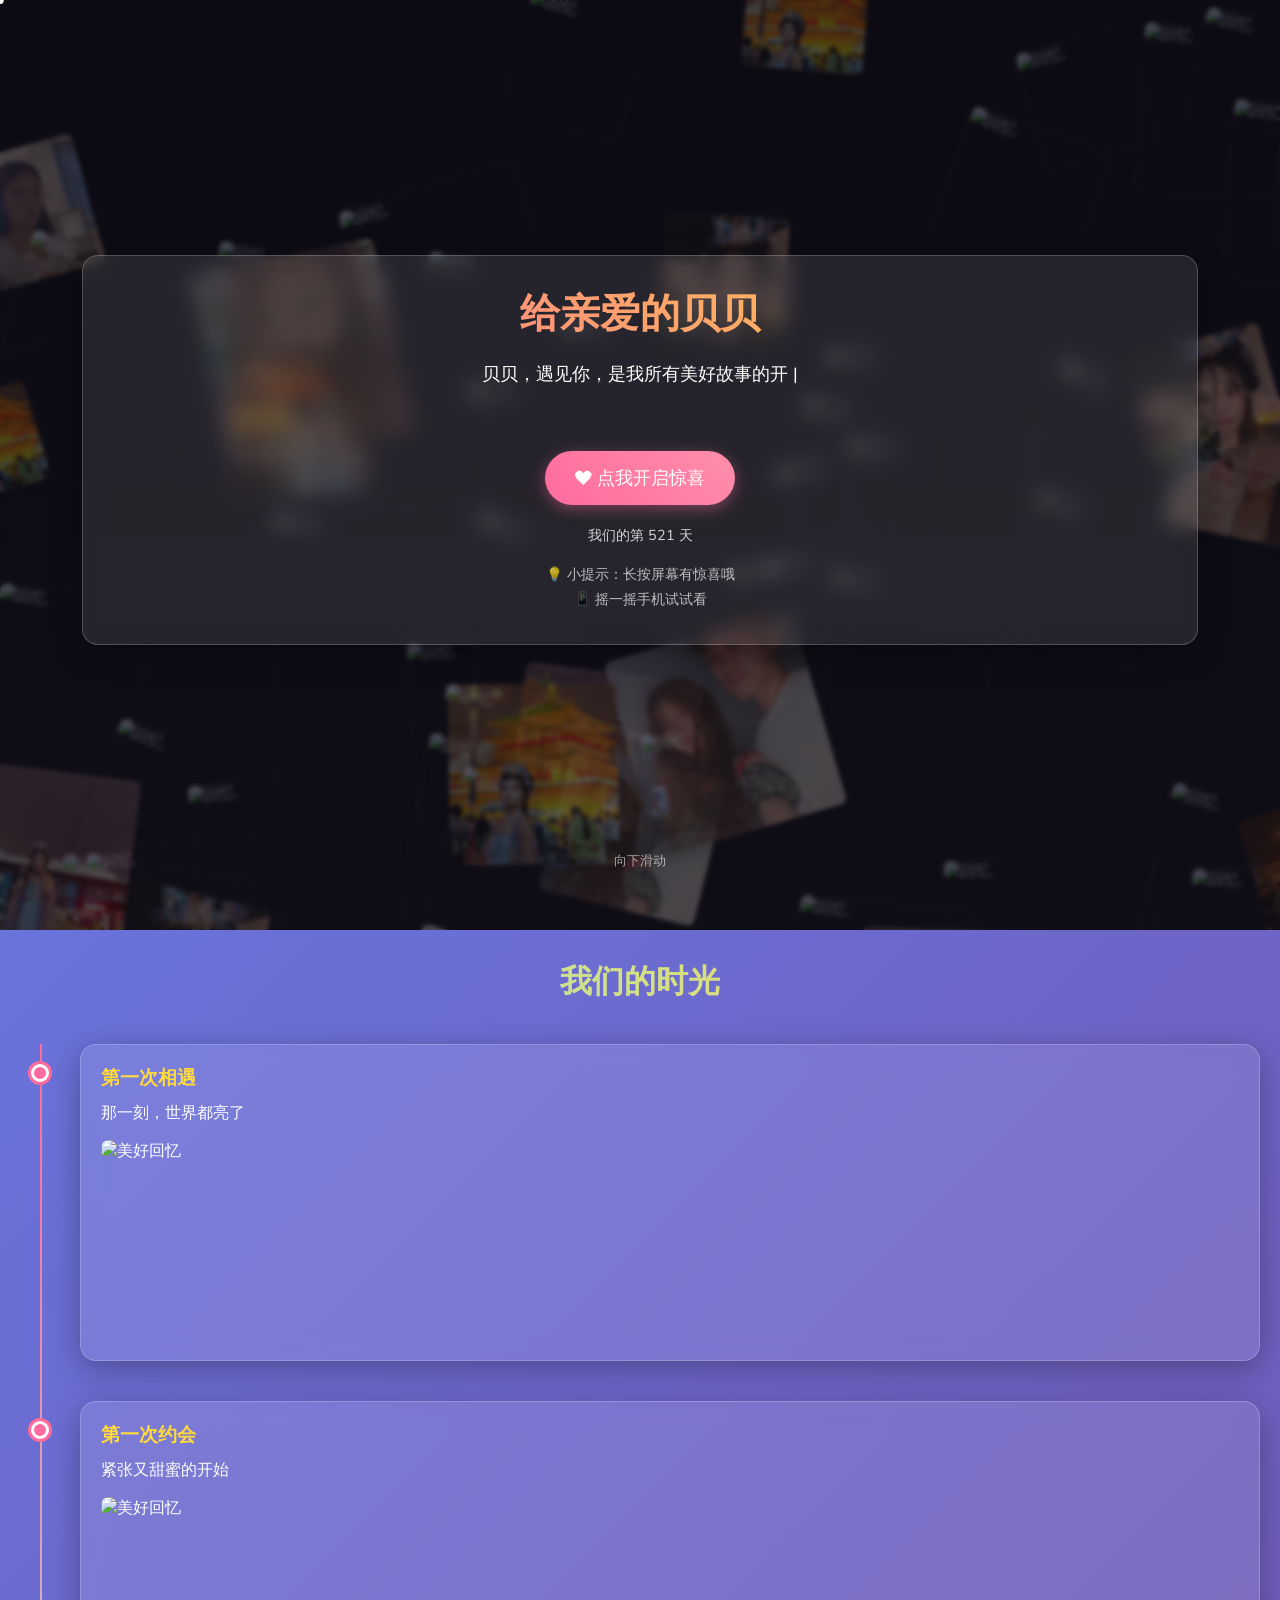
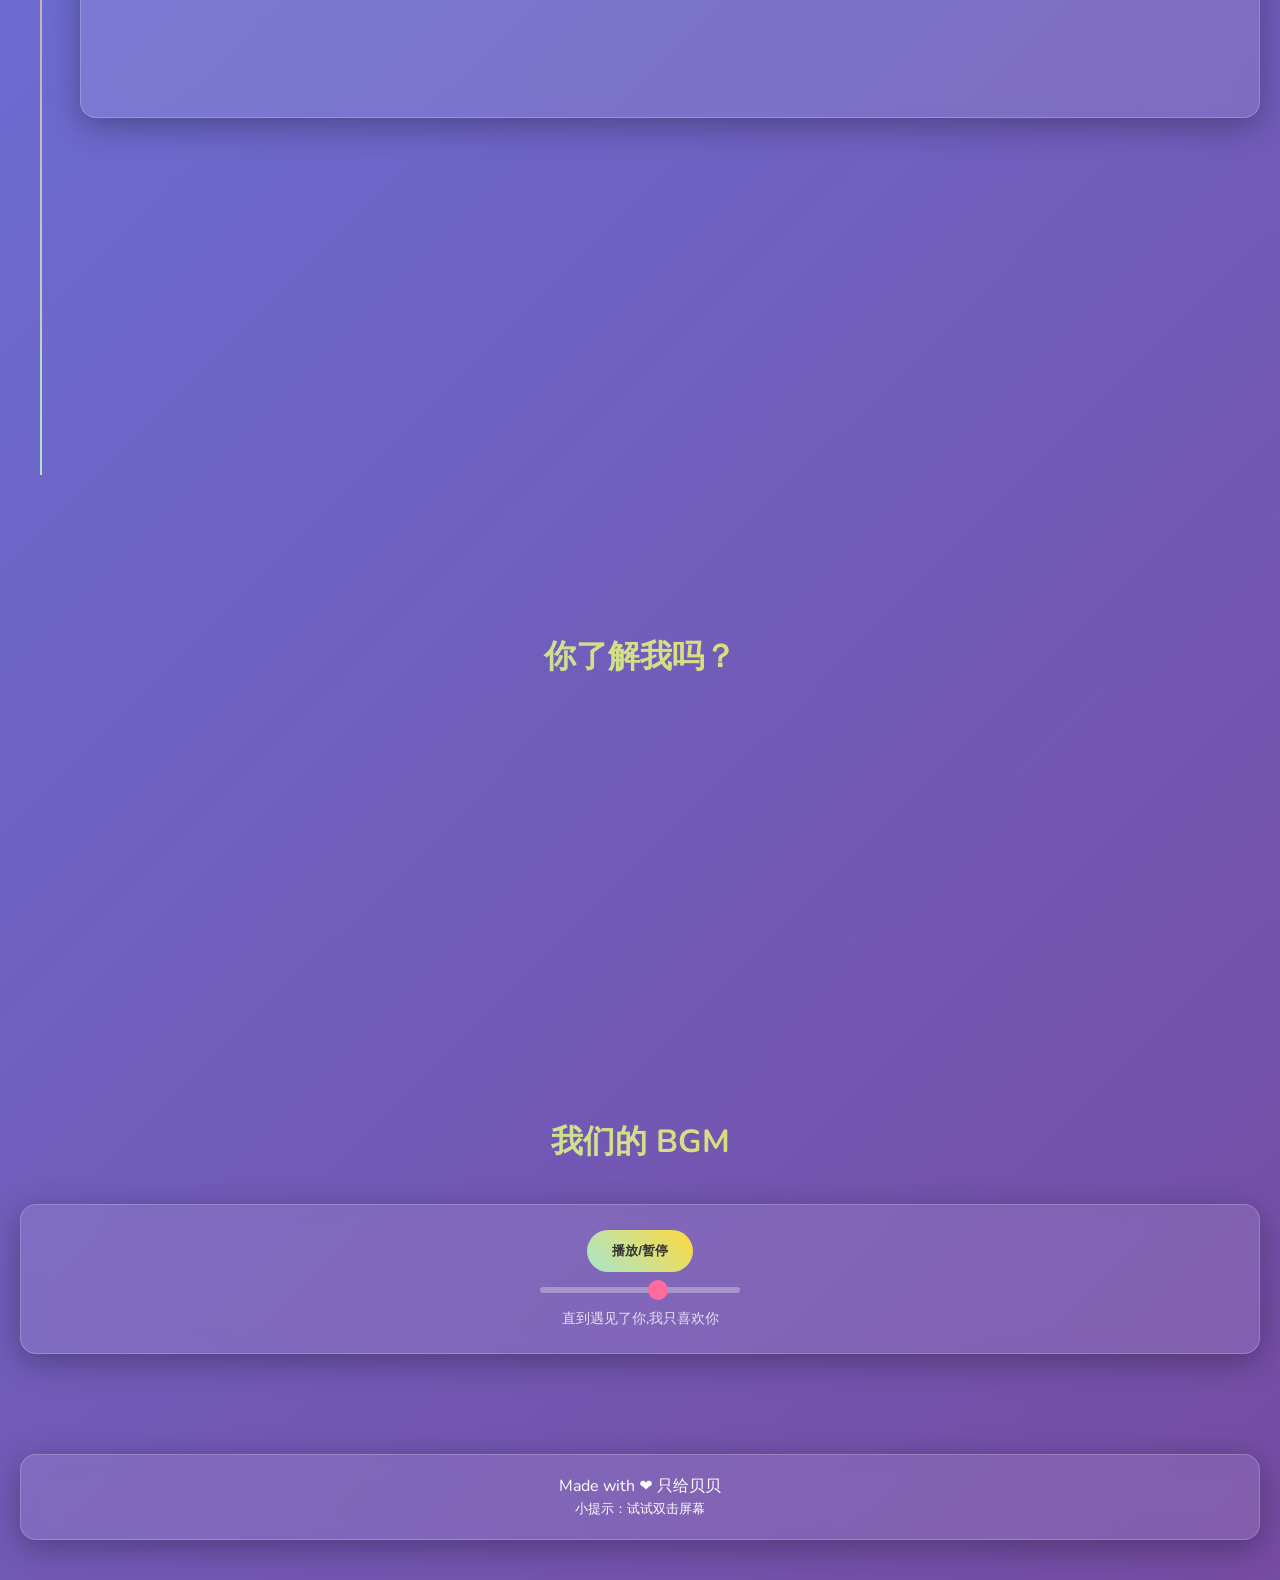
==== mobile.html @ ea9dd006 "Add files via upload" ====
<!DOCTYPE html>
<html lang="zh-CN">
<head>
  <meta charset="UTF-8">
  <meta name="viewport" content="width=device-width, initial-scale=1.0, user-scalable=no">
  <meta name="apple-mobile-web-app-capable" content="yes">
  <meta name="apple-mobile-web-app-status-bar-style" content="black-translucent">
  <meta name="format-detection" content="telephone=no">
  <title>给贝贝的爱 💕</title>
  <link rel="stylesheet" href="mobile-styles.css">
  <link rel="preconnect" href="https://fonts.googleapis.com">
  <link rel="preconnect" href="https://fonts.gstatic.com" crossorigin>
  <link href="https://fonts.googleapis.com/css2?family=Nunito:wght@300;400;600;700&display=swap" rel="stylesheet">
  <link rel="icon" href="data:image/svg+xml,<svg xmlns='http://www.w3.org/2000/svg' viewBox='0 0 100 100'><text y='0.9em' font-size='90'>💖</text></svg>">
</head>
<body>
  <!-- 背景粒子与流星 -->
  <canvas id="bg-canvas" aria-hidden="true"></canvas>

  <!-- 顶部 Hero -->
  <header class="hero" id="top">
    <div class="hero-inner glass">
      <h1 class="brand">
        <span id="yourName">给亲爱的贝贝</span>
      </h1>
      <p class="typewriter">
        <span id="typewriterText" data-lines='["贝贝，遇见你，是我所有美好故事的开始。","贝贝，今天，想把心里的话，慢慢说给你听。","贝贝，愿以后每一天，都有你。"]'></span>
        <span class="cursor">|</span>
      </p>
      <div class="cta">
        <button id="loveButton" class="btn-heart" aria-label="点击有惊喜">
          <span class="heart">❤</span>
          <span> 点我开启惊喜</span>
        </button>
      </div>
      <div class="meta">
        <span id="anniversary" title="纪念日">我们的第 <span id="daysCounter">0</span> 天</span>
      </div>
      <div class="mobile-hint">
        <p>💡 小提示：长按屏幕有惊喜哦</p>
        <p>📱 摇一摇手机试试看</p>
      </div>
    </div>
    <div class="scroll-hint">向下滑动</div>
  </header>

  <!-- 甜蜜弹窗 -->
  <dialog id="sweetDialog" class="sweet">
    <form method="dialog">
      <h3>给贝贝的一封小情书</h3>
      <p id="loveNote">贝贝，从遇见你开始，星星也有了归宿。</p>
      <menu>
        <button value="close" class="btn">收下</button>
      </menu>
    </form>
  </dialog>

  <!-- 记忆时间线 -->
  <section id="timeline" class="section">
    <h2 class="section-title">我们的时光</h2>
    <div class="timeline">
      <div class="tl-item reveal">
        <div class="tl-marker"></div>
        <div class="tl-content glass">
          <h4>第一次相遇</h4>
          <p>那一刻，世界都亮了</p>
          <img src="assets/memory1.jpg" alt="美好回忆" loading="lazy" />
        </div>
      </div>
      <div class="tl-item reveal">
        <div class="tl-marker"></div>
        <div class="tl-content glass">
          <h4>第一次约会</h4>
          <p>紧张又甜蜜的开始</p>
          <img src="assets/memory2.jpg" alt="美好回忆" loading="lazy" />
        </div>
      </div>
      <div class="tl-item reveal">
        <div class="tl-marker"></div>
        <div class="tl-content glass">
          <h4>在一起</h4>
          <p>从此，每一天都是情人节</p>
          <img src="assets/memory3.jpg" alt="美好回忆" loading="lazy" />
        </div>
      </div>
    </div>
  </section>

  <!-- 互动游戏 -->
  <section id="quiz" class="section">
    <h2 class="section-title">你了解我吗？</h2>
    <div class="quiz glass reveal">
      <p class="question">我最喜欢和你一起做什么？</p>
      <div class="options">
        <button class="opt" data-correct="true">A. 一起看电影</button>
        <button class="opt" data-correct="false">B. 逛街购物</button>
        <button class="opt" data-correct="false">C. 烧烤</button>
      </div>
      <div id="quizResult" class="result" aria-live="polite"></div>
    </div>
  </section>

  <!-- 隐藏彩蛋 -->
  <section id="easter" class="section hidden">
    <h2 class="section-title">隐藏的小惊喜</h2>
    <div class="easter glass">
      <p>被贝贝发现啦！给最厉害的贝贝，解锁一枚超大爱心！</p>
      <button id="megaHeart" class="btn-heart big">❤</button>
    </div>
  </section>

  <!-- 音乐播放器 -->
  <section id="music" class="section">
    <h2 class="section-title">我们的 BGM</h2>
    <div class="player glass">
      <audio id="audio" src="assets\陈柯宇 - 直到遇见了你,我只喜欢你.mp3" preload="auto" autoplay loop></audio>
      <div class="controls">
        <button id="play" class="btn">播放/暂停</button>
        <input id="volume" type="range" min="0" max="1" step="0.01" value="0.6" aria-label="音量" />
        <span id="trackName">直到遇见了你,我只喜欢你</span>
      </div>
    </div>
  </section>

  <!-- 页脚 -->
  <footer class="footer">
    <div class="glass">
      <p>Made with ❤ 只给贝贝</p>
      <small>小提示：试试双击屏幕</small>
    </div>
  </footer>

  <!-- 轻量弹窗与灯箱容器 -->
  <dialog id="lightbox" class="lightbox"><img alt="预览" id="lightboxImg" /><form method="dialog"><button class="btn">关闭</button></form></dialog>

  <script src="mobile-app.js"></script>
</body>
</html>
---- mobile-styles.css ----
/* 移动端专用样式 */
:root {
  --primary: #ff6b9d;
  --secondary: #a8e6cf;
  --accent: #ffd93d;
  --bg: linear-gradient(135deg, #667eea 0%, #764ba2 100%);
  --text: #ffffff;
  --glass: rgba(255, 255, 255, 0.1);
  --shadow: rgba(0, 0, 0, 0.3);
}

* {
  margin: 0;
  padding: 0;
  box-sizing: border-box;
}

html {
  scroll-behavior: smooth;
  -webkit-text-size-adjust: 100%;
}

body {
  min-height: 100vh;
  color: var(--text);
  font-family: "Nunito", system-ui, -apple-system, Segoe UI, Roboto, Arial, sans-serif;
  background: var(--bg);
  overflow-x: hidden;
  position: relative;
  -webkit-overflow-scrolling: touch;
  touch-action: manipulation;
}

/* 照片墙背景 - 移动端优化 */
.photo-wall {
  position: fixed;
  inset: -30px;
  z-index: -2;
  overflow: hidden;
  background: linear-gradient(180deg, #0b0a12 0%, #120f1a 100%);
}

.photo-wall::before {
  content: "";
  position: absolute;
  inset: 0;
  background: rgba(14, 12, 21, 0.6);
  backdrop-filter: blur(2px);
  z-index: 1;
}

.photo-item {
  position: absolute;
  border-radius: 8px;
  overflow: hidden;
  box-shadow: 0 4px 12px rgba(0, 0, 0, 0.4);
  opacity: 0.7;
  border: 1px solid rgba(255, 255, 255, 0.1);
  will-change: opacity;
  backface-visibility: hidden;
  contain: layout style paint;
}

.photo-item img {
  width: 100%;
  height: 100%;
  object-fit: cover;
  filter: blur(0.5px) brightness(0.9) saturate(1.3);
  transform: translateZ(0);
}

/* 移动端动画优化 */
.fade-in-photo {
  animation: fadeInPhoto 2s ease-out forwards, photoFlicker 8s ease-in-out infinite;
}

@keyframes fadeInPhoto {
  0% {
    opacity: 0;
    transform: rotate(var(--rotation)) scale(0.9);
  }
  100% {
    opacity: 0.7;
    transform: rotate(var(--rotation)) scale(1);
  }
}

@keyframes photoFlicker {
  0%, 100% {
    opacity: 0.7;
  }
  50% {
    opacity: 0.5;
  }
}

/* 照片轮换动画 */
.photo-item.rotating-out {
  animation: rotateOut 0.6s ease-out forwards;
}

.photo-item.rotating-in {
  animation: rotateIn 1s ease-in forwards;
}

@keyframes rotateOut {
  0% {
    opacity: 0.7;
    transform: rotate(var(--rotation)) scale(1) translateZ(0);
  }
  100% {
    opacity: 0;
    transform: rotate(calc(var(--rotation) + 10deg)) scale(0.9) translateZ(0);
  }
}

@keyframes rotateIn {
  0% {
    opacity: 0;
    transform: rotate(calc(var(--rotation) - 10deg)) scale(1.1) translateZ(0);
  }
  100% {
    opacity: 0.7;
    transform: rotate(var(--rotation)) scale(1) translateZ(0);
  }
}

/* Background canvas */
#bg-canvas {
  position: fixed;
  inset: 0;
  width: 100%;
  height: 100%;
  z-index: -1;
}

/* Glass utility */
.glass {
  background: var(--glass);
  backdrop-filter: blur(10px);
  border: 1px solid rgba(255, 255, 255, 0.2);
  border-radius: 16px;
  box-shadow: 0 8px 32px var(--shadow);
}

/* Hero Section - 移动端优化 */
.hero {
  min-height: 100vh;
  display: flex;
  flex-direction: column;
  align-items: center;
  justify-content: center;
  text-align: center;
  padding: 20px;
  position: relative;
}

.hero-inner {
  padding: 30px 20px;
  max-width: 90%;
  width: 100%;
}

.brand {
  font-size: 2.5rem;
  font-weight: 700;
  margin-bottom: 20px;
  background: linear-gradient(45deg, var(--primary), var(--accent));
  -webkit-background-clip: text;
  -webkit-text-fill-color: transparent;
  background-clip: text;
}

.typewriter {
  font-size: 1.1rem;
  margin-bottom: 30px;
  min-height: 60px;
  line-height: 1.5;
}

.cursor {
  animation: blink 1s infinite;
}

@keyframes blink {
  0%, 50% { opacity: 1; }
  51%, 100% { opacity: 0; }
}

.cta {
  margin-bottom: 20px;
}

.btn-heart {
  background: linear-gradient(45deg, var(--primary), #ff8fab);
  border: none;
  border-radius: 50px;
  padding: 15px 30px;
  font-size: 1.1rem;
  color: white;
  cursor: pointer;
  transition: all 0.3s ease;
  box-shadow: 0 4px 15px rgba(255, 107, 157, 0.4);
  touch-action: manipulation;
}

.btn-heart:hover, .btn-heart:active {
  transform: translateY(-2px);
  box-shadow: 0 6px 20px rgba(255, 107, 157, 0.6);
}

.btn-heart .heart {
  display: inline-block;
  animation: heartbeat 1.5s ease-in-out infinite;
}

@keyframes heartbeat {
  0%, 100% { transform: scale(1); }
  50% { transform: scale(1.1); }
}

.meta {
  font-size: 0.9rem;
  opacity: 0.8;
  margin-bottom: 20px;
}

.mobile-hint {
  margin-top: 20px;
  font-size: 0.85rem;
  opacity: 0.7;
  line-height: 1.4;
}

.mobile-hint p {
  margin-bottom: 5px;
}

.scroll-hint {
  position: absolute;
  bottom: 30px;
  left: 50%;
  transform: translateX(-50%);
  font-size: 0.8rem;
  opacity: 0.6;
  animation: bounce 2s infinite;
}

@keyframes bounce {
  0%, 20%, 50%, 80%, 100% { transform: translateX(-50%) translateY(0); }
  40% { transform: translateX(-50%) translateY(-10px); }
  60% { transform: translateX(-50%) translateY(-5px); }
}

/* Section styling */
.section {
  padding: 60px 20px;
  max-width: 100%;
}

.section-title {
  text-align: center;
  font-size: 2rem;
  margin-bottom: 40px;
  background: linear-gradient(45deg, var(--secondary), var(--accent));
  -webkit-background-clip: text;
  -webkit-text-fill-color: transparent;
  background-clip: text;
}

/* Timeline - 移动端优化 */
.timeline {
  position: relative;
  max-width: 100%;
}

.timeline::before {
  content: '';
  position: absolute;
  left: 20px;
  top: 0;
  bottom: 0;
  width: 2px;
  background: linear-gradient(to bottom, var(--primary), var(--secondary));
}

.tl-item {
  position: relative;
  margin-bottom: 40px;
  padding-left: 60px;
}

.tl-marker {
  position: absolute;
  left: 11px;
  top: 20px;
  width: 18px;
  height: 18px;
  background: var(--primary);
  border-radius: 50%;
  border: 3px solid white;
  box-shadow: 0 0 0 3px var(--primary);
}

.tl-content {
  padding: 20px;
}

.tl-content h4 {
  font-size: 1.2rem;
  margin-bottom: 10px;
  color: var(--accent);
}

.tl-content p {
  margin-bottom: 15px;
  line-height: 1.5;
}

.tl-item img {
  width: 100%;
  height: auto;
  aspect-ratio: 4/3;
  max-height: 200px;
  object-fit: cover;
  object-position: 50% 35%;
  border-radius: 8px;
  display: block;
}

/* Quiz section */
.quiz {
  padding: 30px 20px;
  text-align: center;
}

.question {
  font-size: 1.1rem;
  margin-bottom: 20px;
  font-weight: 600;
}

.options {
  display: flex;
  flex-direction: column;
  gap: 10px;
  margin-bottom: 20px;
}

.opt {
  background: rgba(255, 255, 255, 0.1);
  border: 1px solid rgba(255, 255, 255, 0.3);
  border-radius: 25px;
  padding: 12px 20px;
  color: white;
  cursor: pointer;
  transition: all 0.3s ease;
  font-size: 0.9rem;
  touch-action: manipulation;
}

.opt:hover, .opt:active {
  background: rgba(255, 255, 255, 0.2);
  transform: translateY(-1px);
}

.opt.correct {
  background: linear-gradient(45deg, var(--secondary), #90ee90);
  color: #333;
}

.opt.wrong {
  background: linear-gradient(45度, #ff6b6b, #ff8e8e);
}

.result {
  font-weight: 600;
  margin-top: 15px;
}

/* Easter egg */
.easter {
  padding: 30px 20px;
  text-align: center;
}

.btn-heart.big {
  font-size: 3rem;
  padding: 20px;
  border-radius: 50%;
  width: 100px;
  height: 100px;
}

/* Music player */
.player {
  padding: 25px 20px;
  text-align: center;
}

.controls {
  display: flex;
  flex-direction: column;
  align-items: center;
  gap: 15px;
}

.btn {
  background: linear-gradient(45deg, var(--secondary), var(--accent));
  border: none;
  border-radius: 25px;
  padding: 12px 25px;
  color: #333;
  cursor: pointer;
  font-weight: 600;
  transition: all 0.3s ease;
  touch-action: manipulation;
}

.btn:hover, .btn:active {
  transform: translateY(-2px);
  box-shadow: 0 4px 15px rgba(168, 230, 207, 0.4);
}

#volume {
  width: 80%;
  max-width: 200px;
}

#trackName {
  font-size: 0.9rem;
  opacity: 0.8;
}

/* Footer */
.footer {
  padding: 40px 20px;
  text-align: center;
}

.footer .glass {
  padding: 20px;
}

/* Dialog styling */
.sweet {
  border: none;
  border-radius: 20px;
  background: var(--glass);
  backdrop-filter: blur(20px);
  color: white;
  padding: 0;
  max-width: 90%;
  width: 300px;
}

.sweet form {
  padding: 30px 25px;
  text-align: center;
}

.sweet h3 {
  margin-bottom: 15px;
  color: var(--accent);
}

.sweet p {
  margin-bottom: 20px;
  line-height: 1.5;
}

.sweet menu {
  margin: 0;
  padding: 0;
}

.lightbox {
  border: none;
  background: rgba(0, 0, 0, 0.9);
  padding: 20px;
  border-radius: 10px;
  max-width: 95%;
  max-height: 95%;
}

.lightbox img {
  max-width: 100%;
  max-height: 70vh;
  object-fit: contain;
}

/* Reveal animation */
.reveal {
  opacity: 0;
  transform: translateY(30px);
  transition: all 0.6s ease;
}

.reveal.visible {
  opacity: 1;
  transform: translateY(0);
}

/* Hidden utility */
.hidden {
  display: none !important;
}

/* 移动端特效 */
.floating-heart {
  position: fixed;
  pointer-events: none;
  z-index: 1000;
  animation: floatUp 6s linear forwards;
}

@keyframes floatUp {
  0% {
    opacity: 1;
    transform: translateY(0) rotate(0deg);
  }
  100% {
    opacity: 0;
    transform: translateY(-100vh) rotate(360deg);
  }
}

.touch-trail {
  position: fixed;
  pointer-events: none;
  z-index: 999;
  width: 20px;
  height: 20px;
  background: radial-gradient(circle, var(--primary), transparent);
  border-radius: 50%;
  animation: touchFade 0.8s ease-out forwards;
}

@keyframes touchFade {
  0% {
    opacity: 0.8;
    transform: scale(0.5);
  }
  100% {
    opacity: 0;
    transform: scale(2);
  }
}

.firework-particle {
  position: fixed;
  pointer-events: none;
  z-index: 1000;
  width: 4px;
  height: 4px;
  border-radius: 50%;
}

.secret-message {
  position: fixed;
  top: 50%;
  left: 50%;
  transform: translate(-50%, -50%);
  background: linear-gradient(45deg, var(--primary), var(--accent));
  color: white;
  padding: 20px 30px;
  border-radius: 20px;
  font-size: 1.2rem;
  font-weight: 600;
  z-index: 10000;
  box-shadow: 0 10px 30px rgba(0, 0, 0, 0.3);
  animation: secretPop 3s ease-in-out forwards;
}

@keyframes secretPop {
  0% {
    opacity: 0;
    transform: translate(-50%, -50%) scale(0.5);
  }
  10%, 90% {
    opacity: 1;
    transform: translate(-50%, -50%) scale(1);
  }
  100% {
    opacity: 0;
    transform: translate(-50%, -50%) scale(0.5);
  }
}

/* 触摸优化 */
button, .opt {
  -webkit-tap-highlight-color: transparent;
  user-select: none;
}

/* 防止缩放 */
input[type="range"] {
  -webkit-appearance: none;
  appearance: none;
  background: rgba(255, 255, 255, 0.3);
  border-radius: 10px;
  height: 6px;
  outline: none;
}

input[type="range"]::-webkit-slider-thumb {
  -webkit-appearance: none;
  appearance: none;
  width: 20px;
  height: 20px;
  border-radius: 50%;
  background: var(--primary);
  cursor: pointer;
}

input[type="range"]::-moz-range-thumb {
  width: 20px;
  height: 20px;
  border-radius: 50%;
  background: var(--primary);
  cursor: pointer;
  border: none;
}
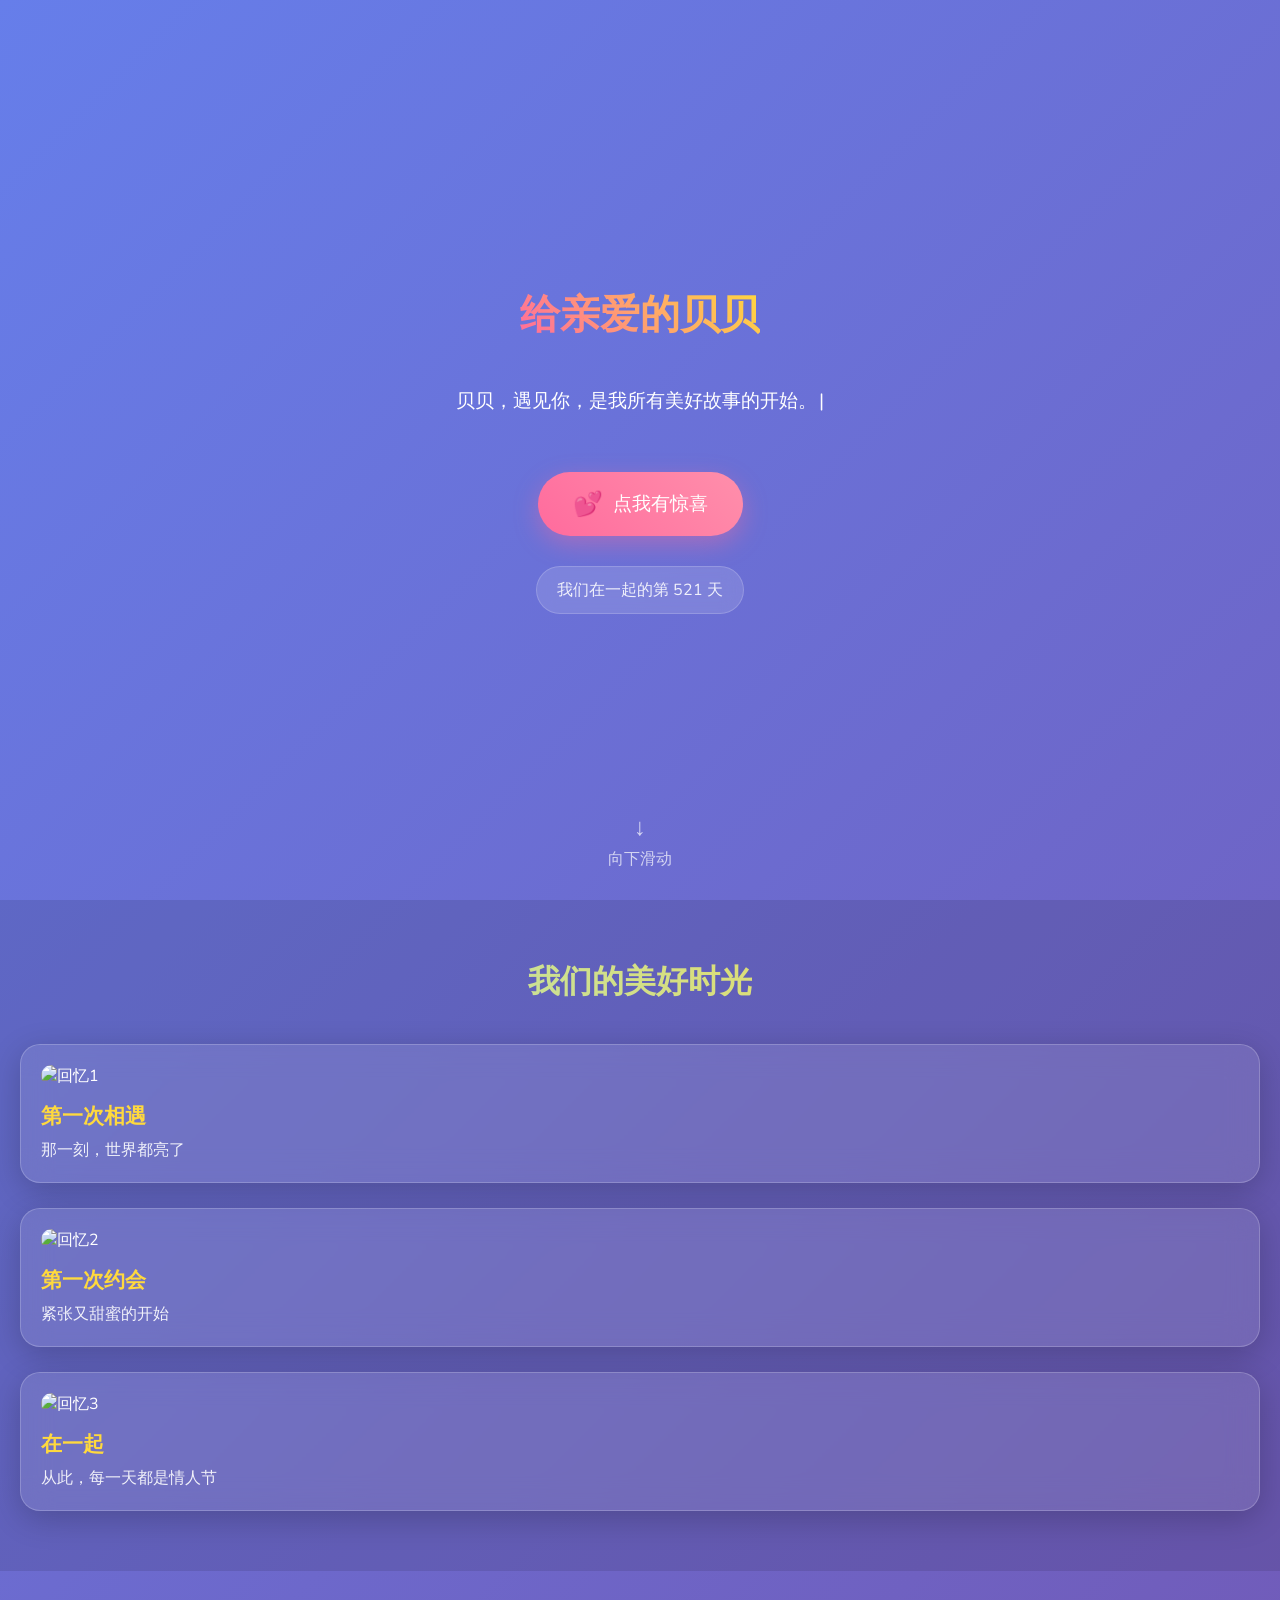
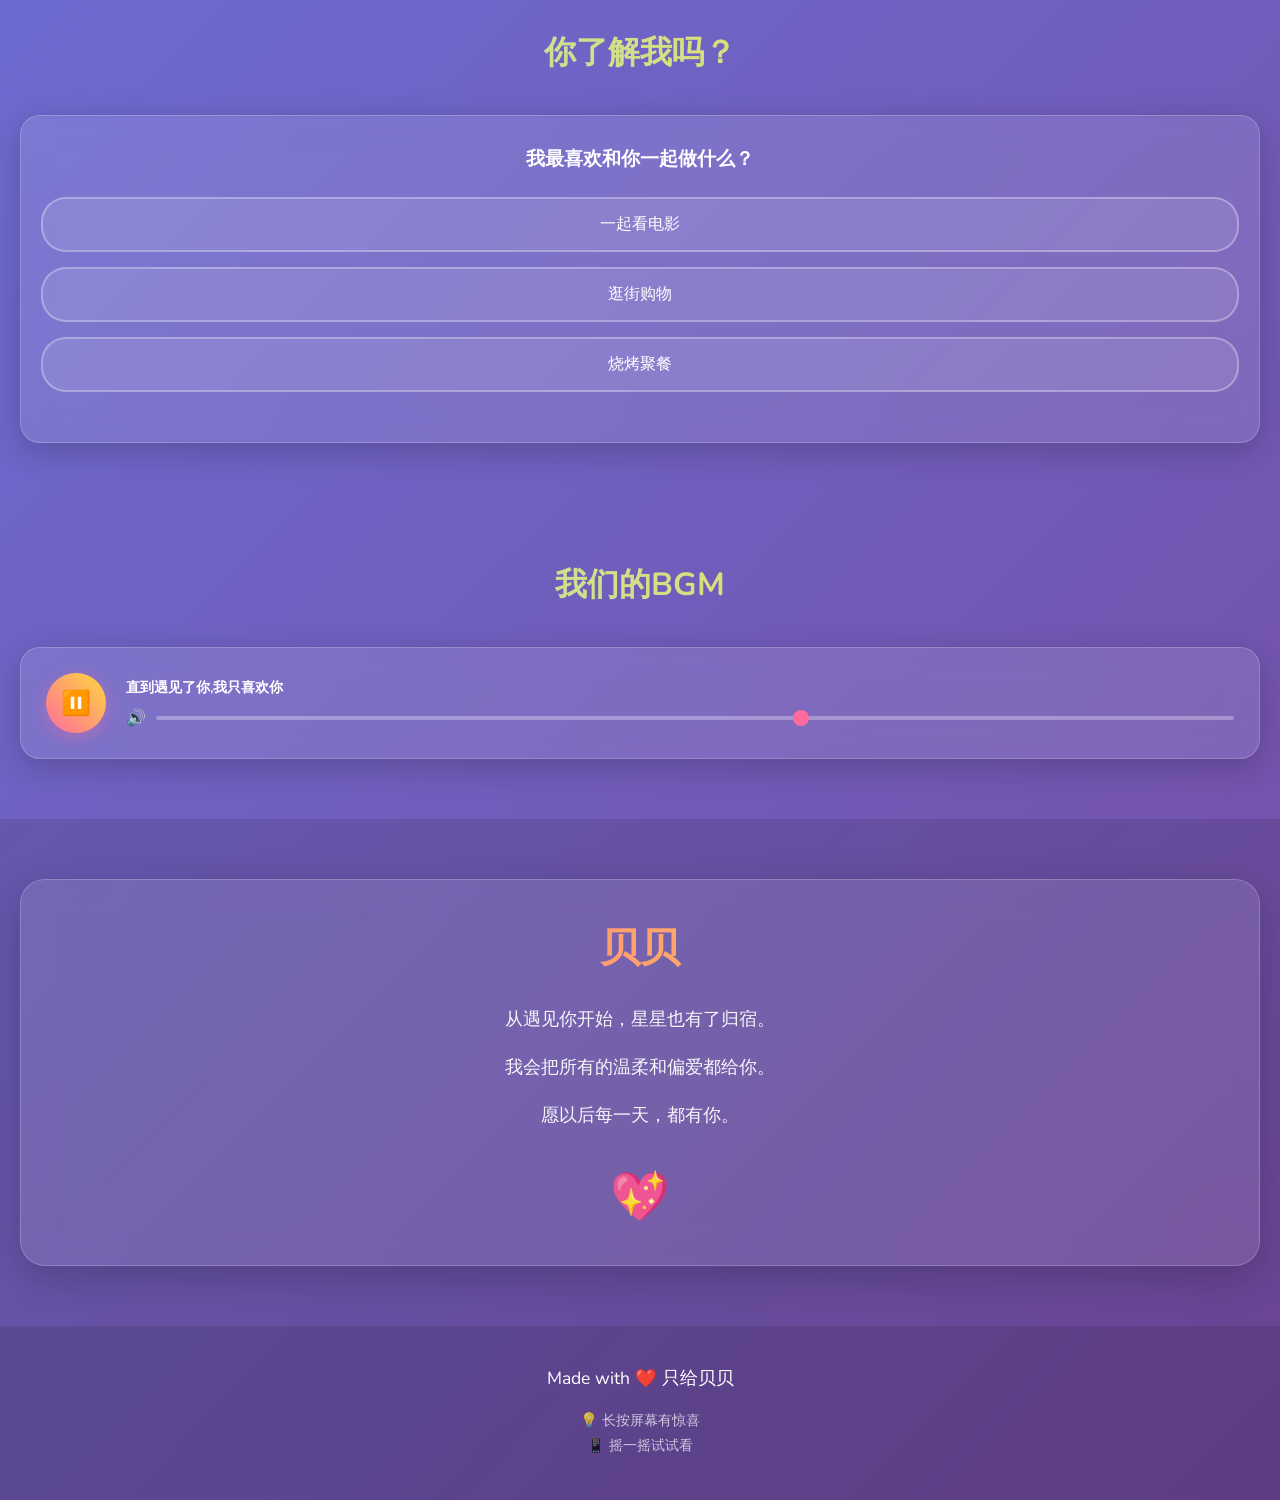
==== commit 0128d704: "Modify viewport meta tag for scaling Updated viewport meta tag to restrict maximum scale." ====
--- a/mobile.html
+++ b/mobile.html
@@ -2,7 +2,7 @@
 <html lang="zh-CN">
 <head>
   <meta charset="UTF-8">
-  <meta name="viewport" content="width=device-width, initial-scale=1.0, user-scalable=no">
+  <meta name="viewport" content="width=device-width, initial-scale=1.0, maximum-scale=1.0, user-scalable=no">
   <meta name="apple-mobile-web-app-capable" content="yes">
   <meta name="apple-mobile-web-app-status-bar-style" content="black-translucent">
   <meta name="format-detection" content="telephone=no">
@@ -14,124 +14,124 @@
   <link rel="icon" href="data:image/svg+xml,<svg xmlns='http://www.w3.org/2000/svg' viewBox='0 0 100 100'><text y='0.9em' font-size='90'>💖</text></svg>">
 </head>
 <body>
-  <!-- 背景粒子与流星 -->
-  <canvas id="bg-canvas" aria-hidden="true"></canvas>
-
-  <!-- 顶部 Hero -->
-  <header class="hero" id="top">
-    <div class="hero-inner glass">
-      <h1 class="brand">
-        <span id="yourName">给亲爱的贝贝</span>
-      </h1>
-      <p class="typewriter">
-        <span id="typewriterText" data-lines='["贝贝，遇见你，是我所有美好故事的开始。","贝贝，今天，想把心里的话，慢慢说给你听。","贝贝，愿以后每一天，都有你。"]'></span>
-        <span class="cursor">|</span>
-      </p>
-      <div class="cta">
-        <button id="loveButton" class="btn-heart" aria-label="点击有惊喜">
-          <span class="heart">❤</span>
-          <span> 点我开启惊喜</span>
+  <!-- 主容器 -->
+  <div class="app">
+    <!-- 首屏 -->
+    <section class="hero">
+      <div class="hero-content">
+        <h1 class="title">给亲爱的贝贝</h1>
+        <div class="typewriter">
+          <span id="typeText"></span>
+          <span class="cursor">|</span>
+        </div>
+        <button class="love-btn" id="loveBtn">
+          <span class="heart">💕</span>
+          <span>点我有惊喜</span>
         </button>
-      </div>
-      <div class="meta">
-        <span id="anniversary" title="纪念日">我们的第 <span id="daysCounter">0</span> 天</span>
-      </div>
-      <div class="mobile-hint">
-        <p>💡 小提示：长按屏幕有惊喜哦</p>
-        <p>📱 摇一摇手机试试看</p>
-      </div>
-    </div>
-    <div class="scroll-hint">向下滑动</div>
-  </header>
-
-  <!-- 甜蜜弹窗 -->
-  <dialog id="sweetDialog" class="sweet">
-    <form method="dialog">
-      <h3>给贝贝的一封小情书</h3>
-      <p id="loveNote">贝贝，从遇见你开始，星星也有了归宿。</p>
-      <menu>
-        <button value="close" class="btn">收下</button>
-      </menu>
-    </form>
-  </dialog>
-
-  <!-- 记忆时间线 -->
-  <section id="timeline" class="section">
-    <h2 class="section-title">我们的时光</h2>
-    <div class="timeline">
-      <div class="tl-item reveal">
-        <div class="tl-marker"></div>
-        <div class="tl-content glass">
-          <h4>第一次相遇</h4>
-          <p>那一刻，世界都亮了</p>
-          <img src="assets/memory1.jpg" alt="美好回忆" loading="lazy" />
+        <div class="days">
+          我们在一起的第 <span id="days">0</span> 天
         </div>
       </div>
-      <div class="tl-item reveal">
-        <div class="tl-marker"></div>
-        <div class="tl-content glass">
-          <h4>第一次约会</h4>
-          <p>紧张又甜蜜的开始</p>
-          <img src="assets/memory2.jpg" alt="美好回忆" loading="lazy" />
+      <div class="scroll-hint">
+        <div class="arrow">↓</div>
+        <span>向下滑动</span>
+      </div>
+    </section>
+
+    <!-- 时光回忆 -->
+    <section class="memories">
+      <h2>我们的美好时光</h2>
+      <div class="memory-grid">
+        <div class="memory-card">
+          <img src="assets/memory1.jpg" alt="回忆1">
+          <div class="memory-text">
+            <h3>第一次相遇</h3>
+            <p>那一刻，世界都亮了</p>
+          </div>
+        </div>
+        <div class="memory-card">
+          <img src="assets/memory2.jpg" alt="回忆2">
+          <div class="memory-text">
+            <h3>第一次约会</h3>
+            <p>紧张又甜蜜的开始</p>
+          </div>
+        </div>
+        <div class="memory-card">
+          <img src="assets/memory3.jpg" alt="回忆3">
+          <div class="memory-text">
+            <h3>在一起</h3>
+            <p>从此，每一天都是情人节</p>
+          </div>
         </div>
       </div>
-      <div class="tl-item reveal">
-        <div class="tl-marker"></div>
-        <div class="tl-content glass">
-          <h4>在一起</h4>
-          <p>从此，每一天都是情人节</p>
-          <img src="assets/memory3.jpg" alt="美好回忆" loading="lazy" />
+    </section>
+
+    <!-- 互动游戏 -->
+    <section class="game">
+      <h2>你了解我吗？</h2>
+      <div class="quiz-card">
+        <p class="question">我最喜欢和你一起做什么？</p>
+        <div class="options">
+          <button class="option" data-correct="true">一起看电影</button>
+          <button class="option" data-correct="false">逛街购物</button>
+          <button class="option" data-correct="false">烧烤聚餐</button>
+        </div>
+        <div class="result" id="result"></div>
+      </div>
+    </section>
+
+    <!-- 音乐播放器 -->
+    <section class="music">
+      <h2>我们的BGM</h2>
+      <div class="player">
+        <audio id="audio" src="assets\陈柯宇 - 直到遇见了你,我只喜欢你.mp3" preload="auto" loop></audio>
+        <div class="player-controls">
+          <button class="play-btn" id="playBtn">▶️</button>
+          <div class="track-info">
+            <div class="track-name">直到遇见了你,我只喜欢你</div>
+            <div class="volume-control">
+              <span>🔊</span>
+              <input type="range" id="volume" min="0" max="1" step="0.01" value="0.6">
+            </div>
+          </div>
         </div>
       </div>
+    </section>
+
+    <!-- 爱的告白 -->
+    <section class="confession">
+      <div class="confession-card">
+        <h2>贝贝</h2>
+        <div class="love-message">
+          <p>从遇见你开始，星星也有了归宿。</p>
+          <p>我会把所有的温柔和偏爱都给你。</p>
+          <p>愿以后每一天，都有你。</p>
+        </div>
+        <button class="heart-btn" id="heartBtn">💖</button>
+      </div>
+    </section>
+
+    <!-- 页脚 -->
+    <footer class="footer">
+      <p>Made with ❤️ 只给贝贝</p>
+      <div class="hints">
+        <p>💡 长按屏幕有惊喜</p>
+        <p>📱 摇一摇试试看</p>
+      </div>
+    </footer>
+  </div>
+
+  <!-- 弹窗 -->
+  <div class="modal" id="modal">
+    <div class="modal-content">
+      <h3 id="modalTitle">给贝贝的小情书</h3>
+      <p id="modalText">贝贝，从遇见你开始，星星也有了归宿。</p>
+      <button class="modal-btn" id="modalClose">收下 💕</button>
     </div>
-  </section>
+  </div>
 
-  <!-- 互动游戏 -->
-  <section id="quiz" class="section">
-    <h2 class="section-title">你了解我吗？</h2>
-    <div class="quiz glass reveal">
-      <p class="question">我最喜欢和你一起做什么？</p>
-      <div class="options">
-        <button class="opt" data-correct="true">A. 一起看电影</button>
-        <button class="opt" data-correct="false">B. 逛街购物</button>
-        <button class="opt" data-correct="false">C. 烧烤</button>
-      </div>
-      <div id="quizResult" class="result" aria-live="polite"></div>
-    </div>
-  </section>
-
-  <!-- 隐藏彩蛋 -->
-  <section id="easter" class="section hidden">
-    <h2 class="section-title">隐藏的小惊喜</h2>
-    <div class="easter glass">
-      <p>被贝贝发现啦！给最厉害的贝贝，解锁一枚超大爱心！</p>
-      <button id="megaHeart" class="btn-heart big">❤</button>
-    </div>
-  </section>
-
-  <!-- 音乐播放器 -->
-  <section id="music" class="section">
-    <h2 class="section-title">我们的 BGM</h2>
-    <div class="player glass">
-      <audio id="audio" src="assets\陈柯宇 - 直到遇见了你,我只喜欢你.mp3" preload="auto" autoplay loop></audio>
-      <div class="controls">
-        <button id="play" class="btn">播放/暂停</button>
-        <input id="volume" type="range" min="0" max="1" step="0.01" value="0.6" aria-label="音量" />
-        <span id="trackName">直到遇见了你,我只喜欢你</span>
-      </div>
-    </div>
-  </section>
-
-  <!-- 页脚 -->
-  <footer class="footer">
-    <div class="glass">
-      <p>Made with ❤ 只给贝贝</p>
-      <small>小提示：试试双击屏幕</small>
-    </div>
-  </footer>
-
-  <!-- 轻量弹窗与灯箱容器 -->
-  <dialog id="lightbox" class="lightbox"><img alt="预览" id="lightboxImg" /><form method="dialog"><button class="btn">关闭</button></form></dialog>
+  <!-- 特效容器 -->
+  <div class="effects" id="effects"></div>
 
   <script src="mobile-app.js"></script>
 </body>
--- a/mobile-styles.css
+++ b/mobile-styles.css
@@ -1,12 +1,14 @@
-/* 移动端专用样式 */
+/* 重构移动端样式 */
 :root {
   --primary: #ff6b9d;
   --secondary: #a8e6cf;
   --accent: #ffd93d;
-  --bg: linear-gradient(135deg, #667eea 0%, #764ba2 100%);
+  --bg-start: #667eea;
+  --bg-end: #764ba2;
   --text: #ffffff;
-  --glass: rgba(255, 255, 255, 0.1);
-  --shadow: rgba(0, 0, 0, 0.3);
+  --glass: rgba(255, 255, 255, 0.15);
+  --shadow: rgba(0, 0, 0, 0.2);
+  --card-bg: rgba(255, 255, 255, 0.1);
 }
 
 * {
@@ -21,165 +23,66 @@
 }
 
 body {
+  font-family: "Nunito", -apple-system, BlinkMacSystemFont, sans-serif;
+  background: linear-gradient(135deg, var(--bg-start) 0%, var(--bg-end) 100%);
+  color: var(--text);
+  overflow-x: hidden;
+  -webkit-overflow-scrolling: touch;
+}
+
+.app {
   min-height: 100vh;
-  color: var(--text);
-  font-family: "Nunito", system-ui, -apple-system, Segoe UI, Roboto, Arial, sans-serif;
-  background: var(--bg);
-  overflow-x: hidden;
-  position: relative;
-  -webkit-overflow-scrolling: touch;
-  touch-action: manipulation;
-}
-
-/* 照片墙背景 - 移动端优化 */
-.photo-wall {
-  position: fixed;
-  inset: -30px;
-  z-index: -2;
-  overflow: hidden;
-  background: linear-gradient(180deg, #0b0a12 0%, #120f1a 100%);
-}
-
-.photo-wall::before {
-  content: "";
-  position: absolute;
-  inset: 0;
-  background: rgba(14, 12, 21, 0.6);
-  backdrop-filter: blur(2px);
-  z-index: 1;
-}
-
-.photo-item {
-  position: absolute;
-  border-radius: 8px;
-  overflow: hidden;
-  box-shadow: 0 4px 12px rgba(0, 0, 0, 0.4);
-  opacity: 0.7;
-  border: 1px solid rgba(255, 255, 255, 0.1);
-  will-change: opacity;
-  backface-visibility: hidden;
-  contain: layout style paint;
-}
-
-.photo-item img {
-  width: 100%;
-  height: 100%;
-  object-fit: cover;
-  filter: blur(0.5px) brightness(0.9) saturate(1.3);
-  transform: translateZ(0);
-}
-
-/* 移动端动画优化 */
-.fade-in-photo {
-  animation: fadeInPhoto 2s ease-out forwards, photoFlicker 8s ease-in-out infinite;
-}
-
-@keyframes fadeInPhoto {
-  0% {
-    opacity: 0;
-    transform: rotate(var(--rotation)) scale(0.9);
-  }
-  100% {
-    opacity: 0.7;
-    transform: rotate(var(--rotation)) scale(1);
-  }
-}
-
-@keyframes photoFlicker {
-  0%, 100% {
-    opacity: 0.7;
-  }
-  50% {
-    opacity: 0.5;
-  }
-}
-
-/* 照片轮换动画 */
-.photo-item.rotating-out {
-  animation: rotateOut 0.6s ease-out forwards;
-}
-
-.photo-item.rotating-in {
-  animation: rotateIn 1s ease-in forwards;
-}
-
-@keyframes rotateOut {
-  0% {
-    opacity: 0.7;
-    transform: rotate(var(--rotation)) scale(1) translateZ(0);
-  }
-  100% {
-    opacity: 0;
-    transform: rotate(calc(var(--rotation) + 10deg)) scale(0.9) translateZ(0);
-  }
-}
-
-@keyframes rotateIn {
-  0% {
-    opacity: 0;
-    transform: rotate(calc(var(--rotation) - 10deg)) scale(1.1) translateZ(0);
-  }
-  100% {
-    opacity: 0.7;
-    transform: rotate(var(--rotation)) scale(1) translateZ(0);
-  }
-}
-
-/* Background canvas */
-#bg-canvas {
-  position: fixed;
-  inset: 0;
-  width: 100%;
-  height: 100%;
-  z-index: -1;
-}
-
-/* Glass utility */
-.glass {
-  background: var(--glass);
-  backdrop-filter: blur(10px);
-  border: 1px solid rgba(255, 255, 255, 0.2);
-  border-radius: 16px;
-  box-shadow: 0 8px 32px var(--shadow);
-}
-
-/* Hero Section - 移动端优化 */
+}
+
+/* 首屏样式 */
 .hero {
-  min-height: 100vh;
+  height: 100vh;
   display: flex;
   flex-direction: column;
-  align-items: center;
   justify-content: center;
+  align-items: center;
   text-align: center;
   padding: 20px;
   position: relative;
 }
 
-.hero-inner {
-  padding: 30px 20px;
-  max-width: 90%;
-  width: 100%;
-}
-
-.brand {
+.hero-content {
+  flex: 1;
+  display: flex;
+  flex-direction: column;
+  justify-content: center;
+  align-items: center;
+}
+
+.title {
   font-size: 2.5rem;
   font-weight: 700;
-  margin-bottom: 20px;
+  margin-bottom: 30px;
   background: linear-gradient(45deg, var(--primary), var(--accent));
   -webkit-background-clip: text;
   -webkit-text-fill-color: transparent;
   background-clip: text;
+  animation: glow 2s ease-in-out infinite alternate;
+}
+
+@keyframes glow {
+  from { filter: drop-shadow(0 0 10px rgba(255, 107, 157, 0.5)); }
+  to { filter: drop-shadow(0 0 20px rgba(255, 107, 157, 0.8)); }
 }
 
 .typewriter {
-  font-size: 1.1rem;
-  margin-bottom: 30px;
+  font-size: 1.2rem;
+  margin-bottom: 40px;
   min-height: 60px;
+  display: flex;
+  align-items: center;
+  justify-content: center;
   line-height: 1.5;
 }
 
 .cursor {
   animation: blink 1s infinite;
+  margin-left: 2px;
 }
 
 @keyframes blink {
@@ -187,78 +90,75 @@
   51%, 100% { opacity: 0; }
 }
 
-.cta {
-  margin-bottom: 20px;
-}
-
-.btn-heart {
+.love-btn {
   background: linear-gradient(45deg, var(--primary), #ff8fab);
   border: none;
   border-radius: 50px;
-  padding: 15px 30px;
-  font-size: 1.1rem;
+  padding: 18px 35px;
+  font-size: 1.2rem;
   color: white;
   cursor: pointer;
   transition: all 0.3s ease;
-  box-shadow: 0 4px 15px rgba(255, 107, 157, 0.4);
-  touch-action: manipulation;
-}
-
-.btn-heart:hover, .btn-heart:active {
-  transform: translateY(-2px);
-  box-shadow: 0 6px 20px rgba(255, 107, 157, 0.6);
-}
-
-.btn-heart .heart {
-  display: inline-block;
+  box-shadow: 0 8px 25px rgba(255, 107, 157, 0.4);
+  margin-bottom: 30px;
+  display: flex;
+  align-items: center;
+  gap: 10px;
+}
+
+.love-btn:active {
+  transform: translateY(-3px);
+  box-shadow: 0 12px 35px rgba(255, 107, 157, 0.6);
+}
+
+.heart {
+  font-size: 1.5rem;
   animation: heartbeat 1.5s ease-in-out infinite;
 }
 
 @keyframes heartbeat {
   0%, 100% { transform: scale(1); }
-  50% { transform: scale(1.1); }
-}
-
-.meta {
-  font-size: 0.9rem;
-  opacity: 0.8;
-  margin-bottom: 20px;
-}
-
-.mobile-hint {
-  margin-top: 20px;
-  font-size: 0.85rem;
-  opacity: 0.7;
-  line-height: 1.4;
-}
-
-.mobile-hint p {
-  margin-bottom: 5px;
+  50% { transform: scale(1.2); }
+}
+
+.days {
+  font-size: 1rem;
+  opacity: 0.9;
+  background: var(--glass);
+  padding: 12px 20px;
+  border-radius: 25px;
+  backdrop-filter: blur(10px);
+  border: 1px solid rgba(255, 255, 255, 0.2);
 }
 
 .scroll-hint {
   position: absolute;
   bottom: 30px;
-  left: 50%;
-  transform: translateX(-50%);
-  font-size: 0.8rem;
-  opacity: 0.6;
+  display: flex;
+  flex-direction: column;
+  align-items: center;
+  opacity: 0.7;
   animation: bounce 2s infinite;
 }
 
+.arrow {
+  font-size: 1.5rem;
+  margin-bottom: 5px;
+}
+
 @keyframes bounce {
-  0%, 20%, 50%, 80%, 100% { transform: translateX(-50%) translateY(0); }
-  40% { transform: translateX(-50%) translateY(-10px); }
-  60% { transform: translateX(-50%) translateY(-5px); }
-}
-
-/* Section styling */
-.section {
+  0%, 20%, 50%, 80%, 100% { transform: translateY(0); }
+  40% { transform: translateY(-10px); }
+  60% { transform: translateY(-5px); }
+}
+
+/* 通用section样式 */
+section {
   padding: 60px 20px;
   max-width: 100%;
 }
 
-.section-title {
+section h2 {
   text-align: center;
   font-size: 2rem;
   margin-bottom: 40px;
@@ -268,250 +168,323 @@
   background-clip: text;
 }
 
-/* Timeline - 移动端优化 */
-.timeline {
-  position: relative;
-  max-width: 100%;
-}
-
-.timeline::before {
-  content: '';
-  position: absolute;
-  left: 20px;
-  top: 0;
-  bottom: 0;
-  width: 2px;
-  background: linear-gradient(to bottom, var(--primary), var(--secondary));
-}
-
-.tl-item {
-  position: relative;
-  margin-bottom: 40px;
-  padding-left: 60px;
-}
-
-.tl-marker {
-  position: absolute;
-  left: 11px;
-  top: 20px;
-  width: 18px;
-  height: 18px;
+/* 回忆section */
+.memories {
+  background: rgba(0, 0, 0, 0.1);
+}
+
+.memory-grid {
+  display: flex;
+  flex-direction: column;
+  gap: 25px;
+}
+
+.memory-card {
+  background: var(--card-bg);
+  border-radius: 20px;
+  padding: 20px;
+  backdrop-filter: blur(15px);
+  border: 1px solid rgba(255, 255, 255, 0.2);
+  box-shadow: 0 8px 32px var(--shadow);
+  transition: transform 0.3s ease;
+}
+
+.memory-card:active {
+  transform: translateY(-5px);
+}
+
+.memory-card img {
+  width: 100%;
+  height: 200px;
+  object-fit: cover;
+  border-radius: 15px;
+  margin-bottom: 15px;
+}
+
+.memory-text h3 {
+  font-size: 1.3rem;
+  margin-bottom: 8px;
+  color: var(--accent);
+}
+
+.memory-text p {
+  opacity: 0.9;
+  line-height: 1.5;
+}
+
+/* 游戏section */
+.quiz-card {
+  background: var(--card-bg);
+  border-radius: 20px;
+  padding: 30px 20px;
+  backdrop-filter: blur(15px);
+  border: 1px solid rgba(255, 255, 255, 0.2);
+  box-shadow: 0 8px 32px var(--shadow);
+  text-align: center;
+}
+
+.question {
+  font-size: 1.2rem;
+  margin-bottom: 25px;
+  font-weight: 600;
+}
+
+.options {
+  display: flex;
+  flex-direction: column;
+  gap: 15px;
+  margin-bottom: 20px;
+}
+
+.option {
+  background: rgba(255, 255, 255, 0.1);
+  border: 2px solid rgba(255, 255, 255, 0.3);
+  border-radius: 25px;
+  padding: 15px 20px;
+  color: white;
+  font-size: 1rem;
+  cursor: pointer;
+  transition: all 0.3s ease;
+}
+
+.option:active {
+  background: rgba(255, 255, 255, 0.2);
+  transform: translateY(-2px);
+}
+
+.option.correct {
+  background: linear-gradient(45deg, var(--secondary), #90ee90);
+  color: #333;
+  border-color: var(--secondary);
+}
+
+.option.wrong {
+  background: linear-gradient(45deg, #ff6b6b, #ff8e8e);
+  border-color: #ff6b6b;
+}
+
+.result {
+  font-weight: 600;
+  font-size: 1.1rem;
+  margin-top: 15px;
+}
+
+/* 音乐section */
+.player {
+  background: var(--card-bg);
+  border-radius: 20px;
+  padding: 25px;
+  backdrop-filter: blur(15px);
+  border: 1px solid rgba(255, 255, 255, 0.2);
+  box-shadow: 0 8px 32px var(--shadow);
+}
+
+.player-controls {
+  display: flex;
+  align-items: center;
+  gap: 20px;
+}
+
+.play-btn {
+  width: 60px;
+  height: 60px;
+  border-radius: 50%;
+  border: none;
+  background: linear-gradient(45deg, var(--primary), var(--accent));
+  font-size: 1.5rem;
+  cursor: pointer;
+  transition: all 0.3s ease;
+  box-shadow: 0 4px 15px rgba(255, 107, 157, 0.4);
+}
+
+.play-btn:active {
+  transform: scale(0.95);
+}
+
+.track-info {
+  flex: 1;
+}
+
+.track-name {
+  font-weight: 600;
+  margin-bottom: 10px;
+  font-size: 0.9rem;
+}
+
+.volume-control {
+  display: flex;
+  align-items: center;
+  gap: 10px;
+}
+
+#volume {
+  flex: 1;
+  height: 4px;
+  border-radius: 2px;
+  background: rgba(255, 255, 255, 0.3);
+  outline: none;
+  -webkit-appearance: none;
+  appearance: none;
+}
+
+#volume::-webkit-slider-thumb {
+  -webkit-appearance: none;
+  width: 16px;
+  height: 16px;
+  border-radius: 50%;
   background: var(--primary);
-  border-radius: 50%;
-  border: 3px solid white;
-  box-shadow: 0 0 0 3px var(--primary);
-}
-
-.tl-content {
-  padding: 20px;
-}
-
-.tl-content h4 {
-  font-size: 1.2rem;
-  margin-bottom: 10px;
-  color: var(--accent);
-}
-
-.tl-content p {
-  margin-bottom: 15px;
-  line-height: 1.5;
-}
-
-.tl-item img {
-  width: 100%;
-  height: auto;
-  aspect-ratio: 4/3;
-  max-height: 200px;
-  object-fit: cover;
-  object-position: 50% 35%;
-  border-radius: 8px;
-  display: block;
-}
-
-/* Quiz section */
-.quiz {
-  padding: 30px 20px;
+  cursor: pointer;
+}
+
+/* 告白section */
+.confession {
+  background: rgba(0, 0, 0, 0.1);
+}
+
+.confession-card {
+  background: var(--card-bg);
+  border-radius: 25px;
+  padding: 40px 25px;
+  backdrop-filter: blur(15px);
+  border: 1px solid rgba(255, 255, 255, 0.2);
+  box-shadow: 0 12px 40px var(--shadow);
   text-align: center;
 }
 
-.question {
+.confession-card h2 {
+  font-size: 2.5rem;
+  margin-bottom: 30px;
+  background: linear-gradient(45deg, var(--primary), var(--accent));
+  -webkit-background-clip: text;
+  -webkit-text-fill-color: transparent;
+  background-clip: text;
+}
+
+.love-message p {
+  font-size: 1.1rem;
+  line-height: 1.6;
+  margin-bottom: 20px;
+  opacity: 0.95;
+}
+
+.heart-btn {
+  font-size: 3rem;
+  background: none;
+  border: none;
+  cursor: pointer;
+  transition: all 0.3s ease;
+  margin-top: 20px;
+}
+
+.heart-btn:active {
+  transform: scale(1.2);
+}
+
+/* 页脚 */
+.footer {
+  text-align: center;
+  padding: 40px 20px;
+  background: rgba(0, 0, 0, 0.2);
+}
+
+.footer p {
   font-size: 1.1rem;
   margin-bottom: 20px;
-  font-weight: 600;
-}
-
-.options {
-  display: flex;
-  flex-direction: column;
-  gap: 10px;
+}
+
+.hints {
+  opacity: 0.7;
+}
+
+.hints p {
+  font-size: 0.9rem;
+  margin-bottom: 5px;
+}
+
+/* 弹窗样式 */
+.modal {
+  position: fixed;
+  top: 0;
+  left: 0;
+  width: 100%;
+  height: 100%;
+  background: rgba(0, 0, 0, 0.8);
+  display: none;
+  justify-content: center;
+  align-items: center;
+  z-index: 1000;
+}
+
+.modal.show {
+  display: flex;
+}
+
+.modal-content {
+  background: var(--card-bg);
+  border-radius: 25px;
+  padding: 40px 30px;
+  backdrop-filter: blur(20px);
+  border: 1px solid rgba(255, 255, 255, 0.3);
+  box-shadow: 0 20px 60px rgba(0, 0, 0, 0.5);
+  text-align: center;
+  max-width: 90%;
+  animation: modalPop 0.3s ease-out;
+}
+
+@keyframes modalPop {
+  0% {
+    opacity: 0;
+    transform: scale(0.8);
+  }
+  100% {
+    opacity: 1;
+    transform: scale(1);
+  }
+}
+
+.modal-content h3 {
+  font-size: 1.5rem;
   margin-bottom: 20px;
-}
-
-.opt {
-  background: rgba(255, 255, 255, 0.1);
-  border: 1px solid rgba(255, 255, 255, 0.3);
-  border-radius: 25px;
-  padding: 12px 20px;
-  color: white;
-  cursor: pointer;
-  transition: all 0.3s ease;
-  font-size: 0.9rem;
-  touch-action: manipulation;
-}
-
-.opt:hover, .opt:active {
-  background: rgba(255, 255, 255, 0.2);
-  transform: translateY(-1px);
-}
-
-.opt.correct {
-  background: linear-gradient(45deg, var(--secondary), #90ee90);
-  color: #333;
-}
-
-.opt.wrong {
-  background: linear-gradient(45度, #ff6b6b, #ff8e8e);
-}
-
-.result {
-  font-weight: 600;
-  margin-top: 15px;
-}
-
-/* Easter egg */
-.easter {
-  padding: 30px 20px;
-  text-align: center;
-}
-
-.btn-heart.big {
-  font-size: 3rem;
-  padding: 20px;
-  border-radius: 50%;
-  width: 100px;
-  height: 100px;
-}
-
-/* Music player */
-.player {
-  padding: 25px 20px;
-  text-align: center;
-}
-
-.controls {
-  display: flex;
-  flex-direction: column;
-  align-items: center;
-  gap: 15px;
-}
-
-.btn {
-  background: linear-gradient(45deg, var(--secondary), var(--accent));
+  color: var(--accent);
+}
+
+.modal-content p {
+  font-size: 1.1rem;
+  line-height: 1.5;
+  margin-bottom: 25px;
+}
+
+.modal-btn {
+  background: linear-gradient(45deg, var(--primary), var(--accent));
   border: none;
   border-radius: 25px;
   padding: 12px 25px;
-  color: #333;
+  color: white;
+  font-size: 1rem;
   cursor: pointer;
-  font-weight: 600;
   transition: all 0.3s ease;
-  touch-action: manipulation;
-}
-
-.btn:hover, .btn:active {
+}
+
+.modal-btn:active {
   transform: translateY(-2px);
-  box-shadow: 0 4px 15px rgba(168, 230, 207, 0.4);
-}
-
-#volume {
-  width: 80%;
-  max-width: 200px;
-}
-
-#trackName {
-  font-size: 0.9rem;
-  opacity: 0.8;
-}
-
-/* Footer */
-.footer {
-  padding: 40px 20px;
-  text-align: center;
-}
-
-.footer .glass {
-  padding: 20px;
-}
-
-/* Dialog styling */
-.sweet {
-  border: none;
-  border-radius: 20px;
-  background: var(--glass);
-  backdrop-filter: blur(20px);
-  color: white;
-  padding: 0;
-  max-width: 90%;
-  width: 300px;
-}
-
-.sweet form {
-  padding: 30px 25px;
-  text-align: center;
-}
-
-.sweet h3 {
-  margin-bottom: 15px;
-  color: var(--accent);
-}
-
-.sweet p {
-  margin-bottom: 20px;
-  line-height: 1.5;
-}
-
-.sweet menu {
-  margin: 0;
-  padding: 0;
-}
-
-.lightbox {
-  border: none;
-  background: rgba(0, 0, 0, 0.9);
-  padding: 20px;
-  border-radius: 10px;
-  max-width: 95%;
-  max-height: 95%;
-}
-
-.lightbox img {
-  max-width: 100%;
-  max-height: 70vh;
-  object-fit: contain;
-}
-
-/* Reveal animation */
-.reveal {
-  opacity: 0;
-  transform: translateY(30px);
-  transition: all 0.6s ease;
-}
-
-.reveal.visible {
-  opacity: 1;
-  transform: translateY(0);
-}
-
-/* Hidden utility */
-.hidden {
-  display: none !important;
-}
-
-/* 移动端特效 */
+}
+
+/* 特效样式 */
+.effects {
+  position: fixed;
+  top: 0;
+  left: 0;
+  width: 100%;
+  height: 100%;
+  pointer-events: none;
+  z-index: 999;
+}
+
 .floating-heart {
-  position: fixed;
+  position: absolute;
+  font-size: 1.5rem;
+  animation: floatUp 4s linear forwards;
   pointer-events: none;
-  z-index: 1000;
-  animation: floatUp 6s linear forwards;
 }
 
 @keyframes floatUp {
@@ -525,35 +498,12 @@
   }
 }
 
-.touch-trail {
-  position: fixed;
-  pointer-events: none;
-  z-index: 999;
-  width: 20px;
-  height: 20px;
-  background: radial-gradient(circle, var(--primary), transparent);
-  border-radius: 50%;
-  animation: touchFade 0.8s ease-out forwards;
-}
-
-@keyframes touchFade {
-  0% {
-    opacity: 0.8;
-    transform: scale(0.5);
-  }
-  100% {
-    opacity: 0;
-    transform: scale(2);
-  }
-}
-
-.firework-particle {
-  position: fixed;
-  pointer-events: none;
-  z-index: 1000;
+.firework {
+  position: absolute;
   width: 4px;
   height: 4px;
   border-radius: 50%;
+  pointer-events: none;
 }
 
 .secret-message {
@@ -563,12 +513,12 @@
   transform: translate(-50%, -50%);
   background: linear-gradient(45deg, var(--primary), var(--accent));
   color: white;
-  padding: 20px 30px;
-  border-radius: 20px;
-  font-size: 1.2rem;
+  padding: 25px 35px;
+  border-radius: 25px;
+  font-size: 1.3rem;
   font-weight: 600;
   z-index: 10000;
-  box-shadow: 0 10px 30px rgba(0, 0, 0, 0.3);
+  box-shadow: 0 15px 40px rgba(0, 0, 0, 0.3);
   animation: secretPop 3s ease-in-out forwards;
 }
 
@@ -587,37 +537,39 @@
   }
 }
 
+/* 响应式优化 */
+@media (max-width: 375px) {
+  .title {
+    font-size: 2rem;
+  }
+  
+  .typewriter {
+    font-size: 1rem;
+  }
+  
+  .love-btn {
+    padding: 15px 30px;
+    font-size: 1rem;
+  }
+  
+  section {
+    padding: 40px 15px;
+  }
+  
+  section h2 {
+    font-size: 1.7rem;
+  }
+}
+
 /* 触摸优化 */
-button, .opt {
+button, .option {
   -webkit-tap-highlight-color: transparent;
   user-select: none;
-}
-
-/* 防止缩放 */
-input[type="range"] {
-  -webkit-appearance: none;
-  appearance: none;
-  background: rgba(255, 255, 255, 0.3);
-  border-radius: 10px;
-  height: 6px;
-  outline: none;
-}
-
-input[type="range"]::-webkit-slider-thumb {
-  -webkit-appearance: none;
-  appearance: none;
-  width: 20px;
-  height: 20px;
-  border-radius: 50%;
-  background: var(--primary);
-  cursor: pointer;
-}
-
-input[type="range"]::-moz-range-thumb {
-  width: 20px;
-  height: 20px;
-  border-radius: 50%;
-  background: var(--primary);
-  cursor: pointer;
-  border: none;
-}
+  touch-action: manipulation;
+}
+
+/* 防止选中文本 */
+.hero, .confession-card {
+  -webkit-user-select: none;
+  user-select: none;
+}
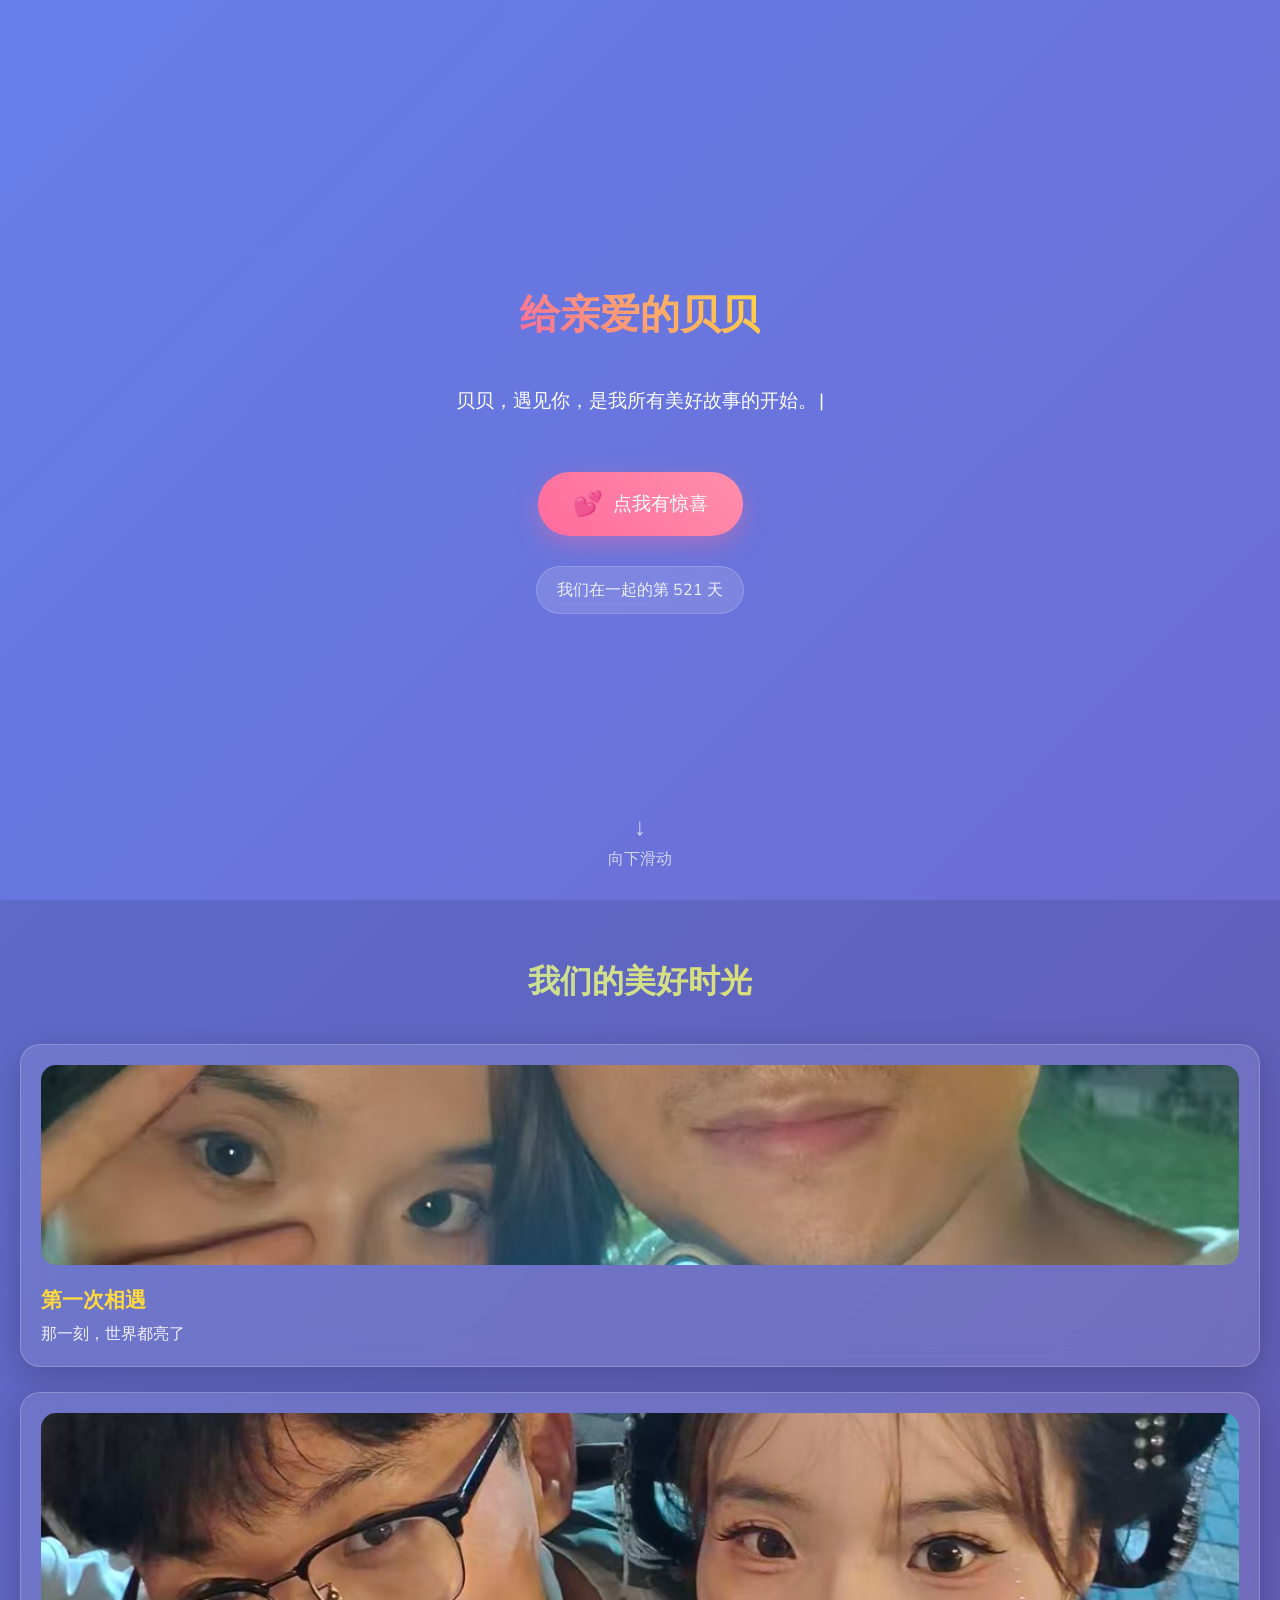
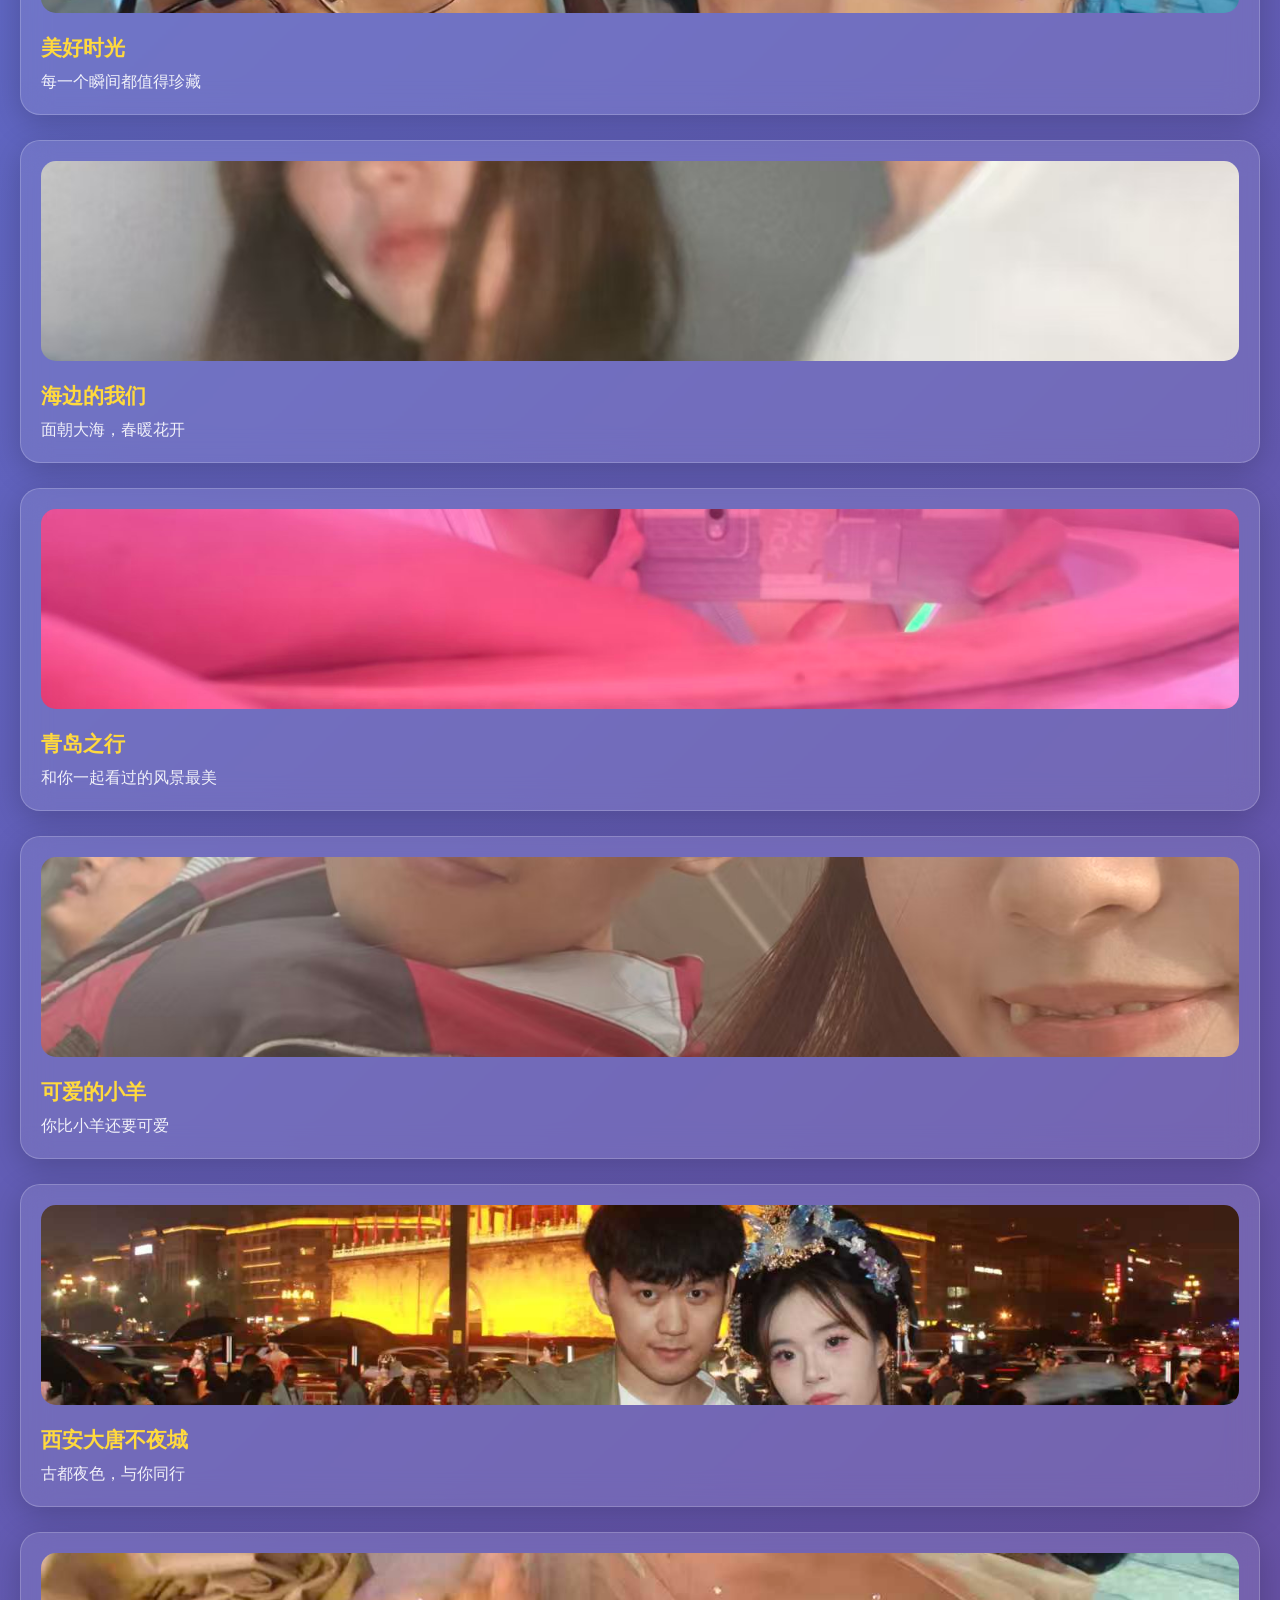
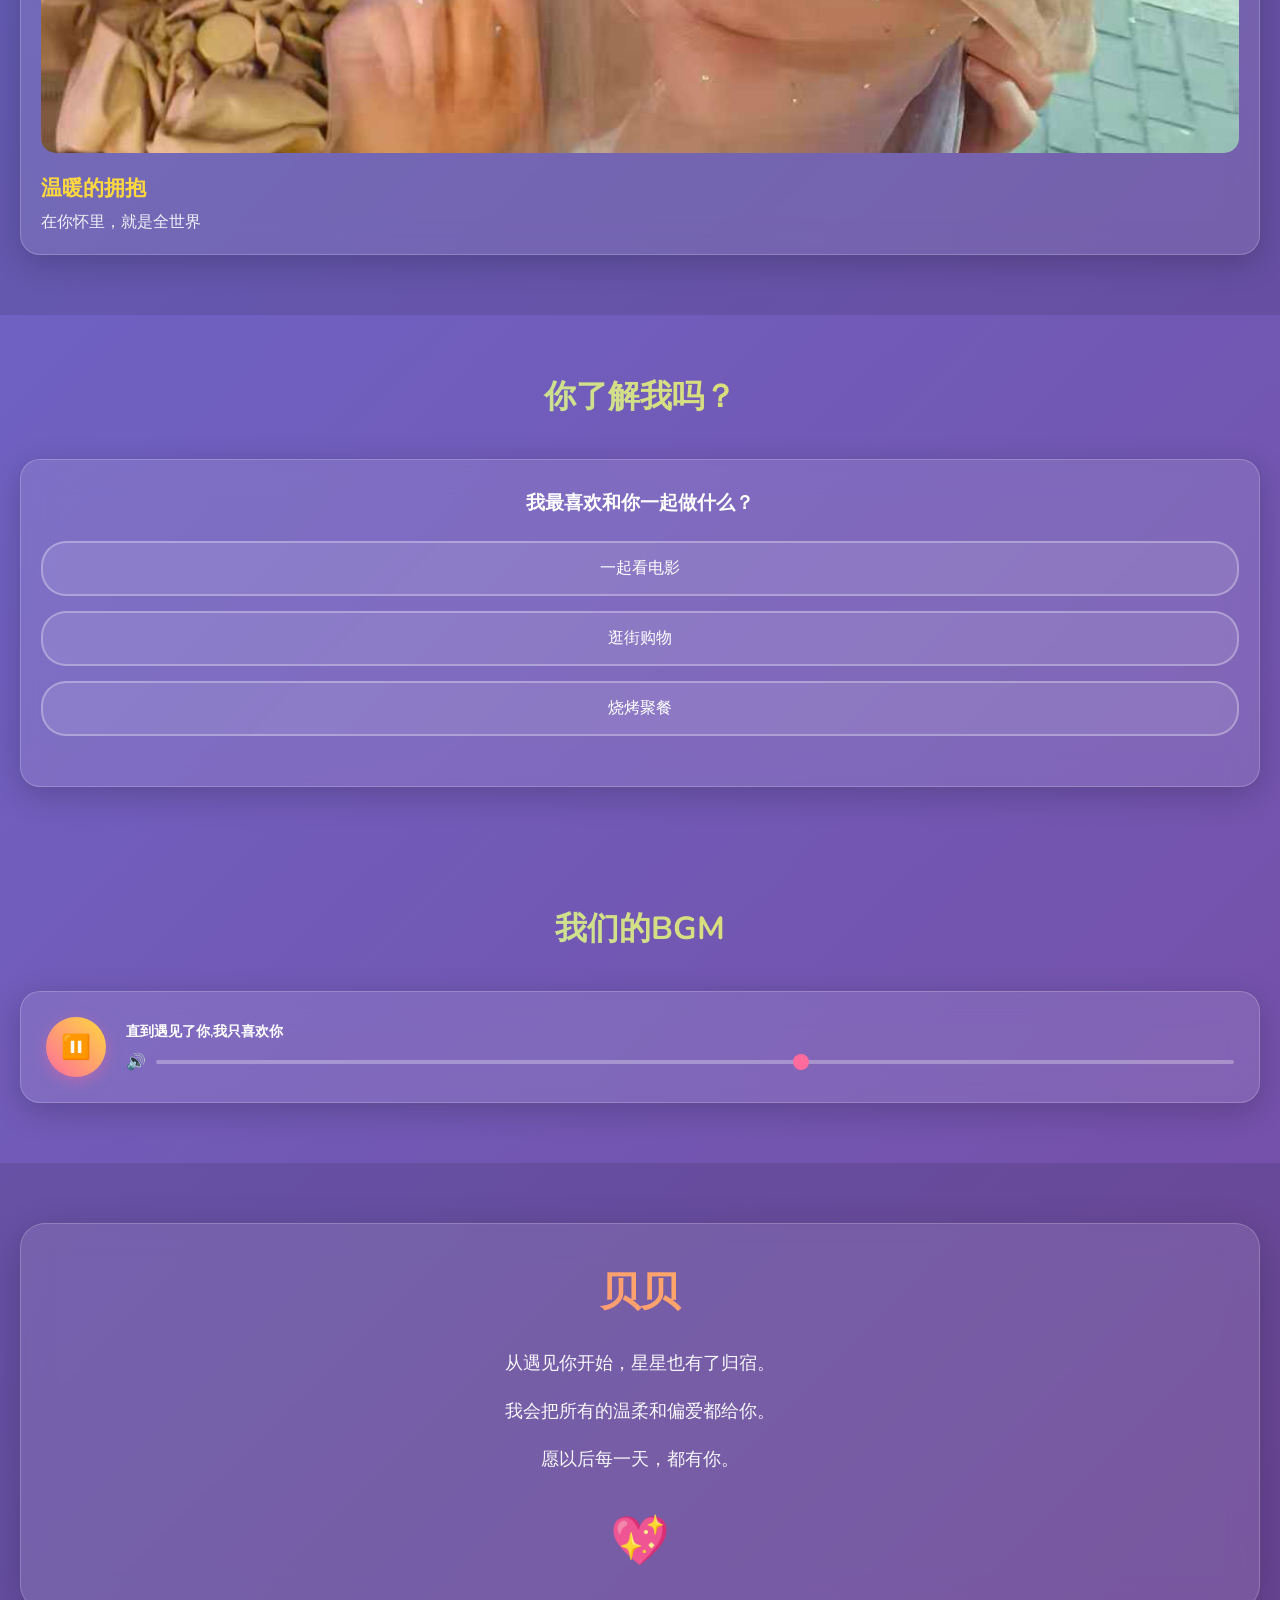
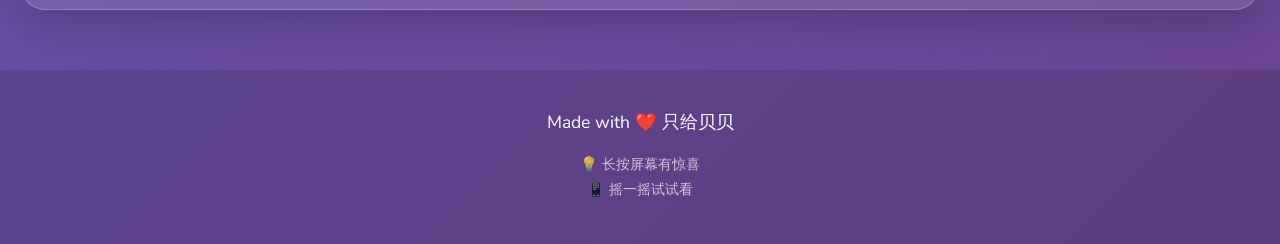
==== commit b995041d: "Update mobile.html" ====
--- a/mobile.html
+++ b/mobile.html
@@ -43,24 +43,52 @@
       <h2>我们的美好时光</h2>
       <div class="memory-grid">
         <div class="memory-card">
-          <img src="assets/memory1.jpg" alt="回忆1">
+          <img src="assets/FirstMeet.jpg" alt="第一次相遇">
           <div class="memory-text">
             <h3>第一次相遇</h3>
             <p>那一刻，世界都亮了</p>
           </div>
         </div>
         <div class="memory-card">
-          <img src="assets/memory2.jpg" alt="回忆2">
+          <img src="assets/Beautiful2.jpg" alt="美好时光">
           <div class="memory-text">
-            <h3>第一次约会</h3>
-            <p>紧张又甜蜜的开始</p>
+            <h3>美好时光</h3>
+            <p>每一个瞬间都值得珍藏</p>
           </div>
         </div>
         <div class="memory-card">
-          <img src="assets/memory3.jpg" alt="回忆3">
+          <img src="assets/SeaBeautiful.jpg" alt="海边的我们">
           <div class="memory-text">
-            <h3>在一起</h3>
-            <p>从此，每一天都是情人节</p>
+            <h3>海边的我们</h3>
+            <p>面朝大海，春暖花开</p>
+          </div>
+        </div>
+        <div class="memory-card">
+          <img src="assets/Qingdao.jpg" alt="青岛之行">
+          <div class="memory-text">
+            <h3>青岛之行</h3>
+            <p>和你一起看过的风景最美</p>
+          </div>
+        </div>
+        <div class="memory-card">
+          <img src="assets/QingdaoSheep.jpg" alt="青岛小羊">
+          <div class="memory-text">
+            <h3>可爱的小羊</h3>
+            <p>你比小羊还要可爱</p>
+          </div>
+        </div>
+        <div class="memory-card">
+          <img src="assets/XianDatangHert.jpg" alt="西安大唐不夜城">
+          <div class="memory-text">
+            <h3>西安大唐不夜城</h3>
+            <p>古都夜色，与你同行</p>
+          </div>
+        </div>
+        <div class="memory-card">
+          <img src="assets/XianDatangHug.jpg" alt="温暖的拥抱">
+          <div class="memory-text">
+            <h3>温暖的拥抱</h3>
+            <p>在你怀里，就是全世界</p>
           </div>
         </div>
       </div>
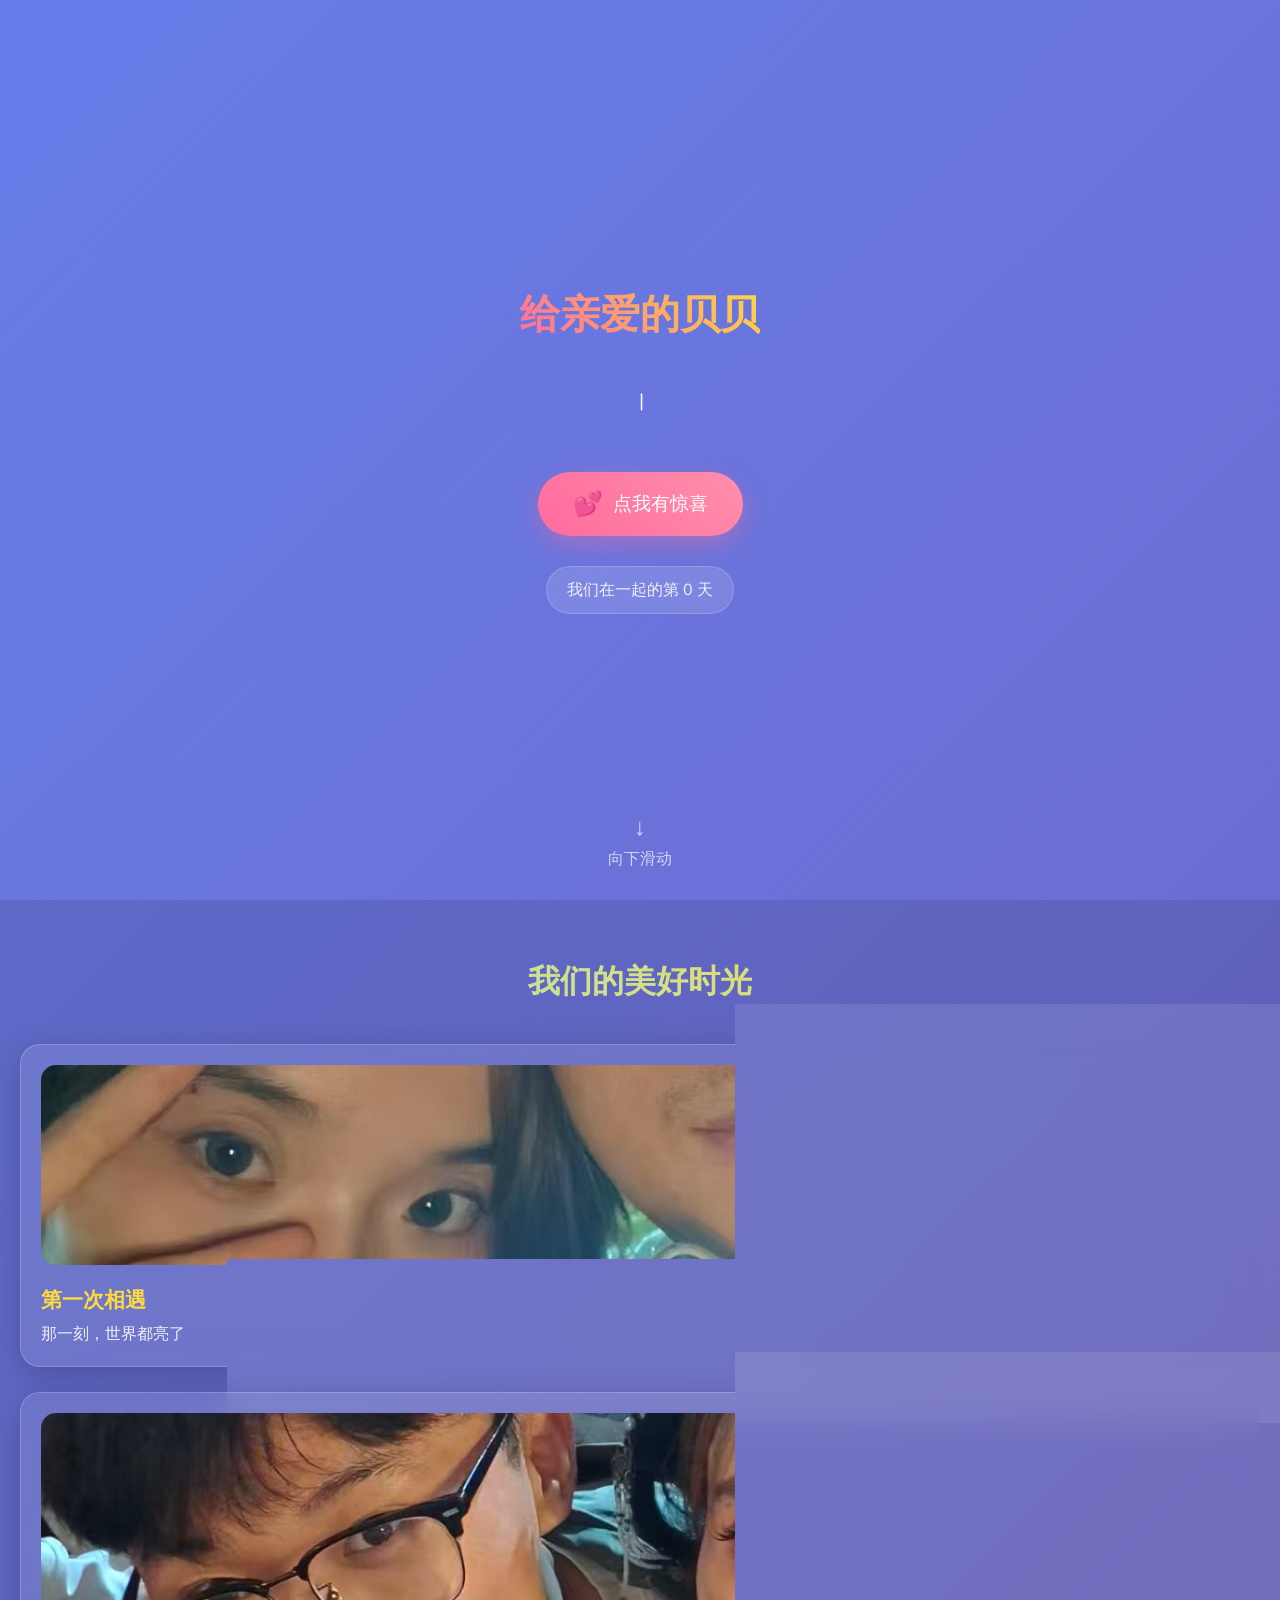
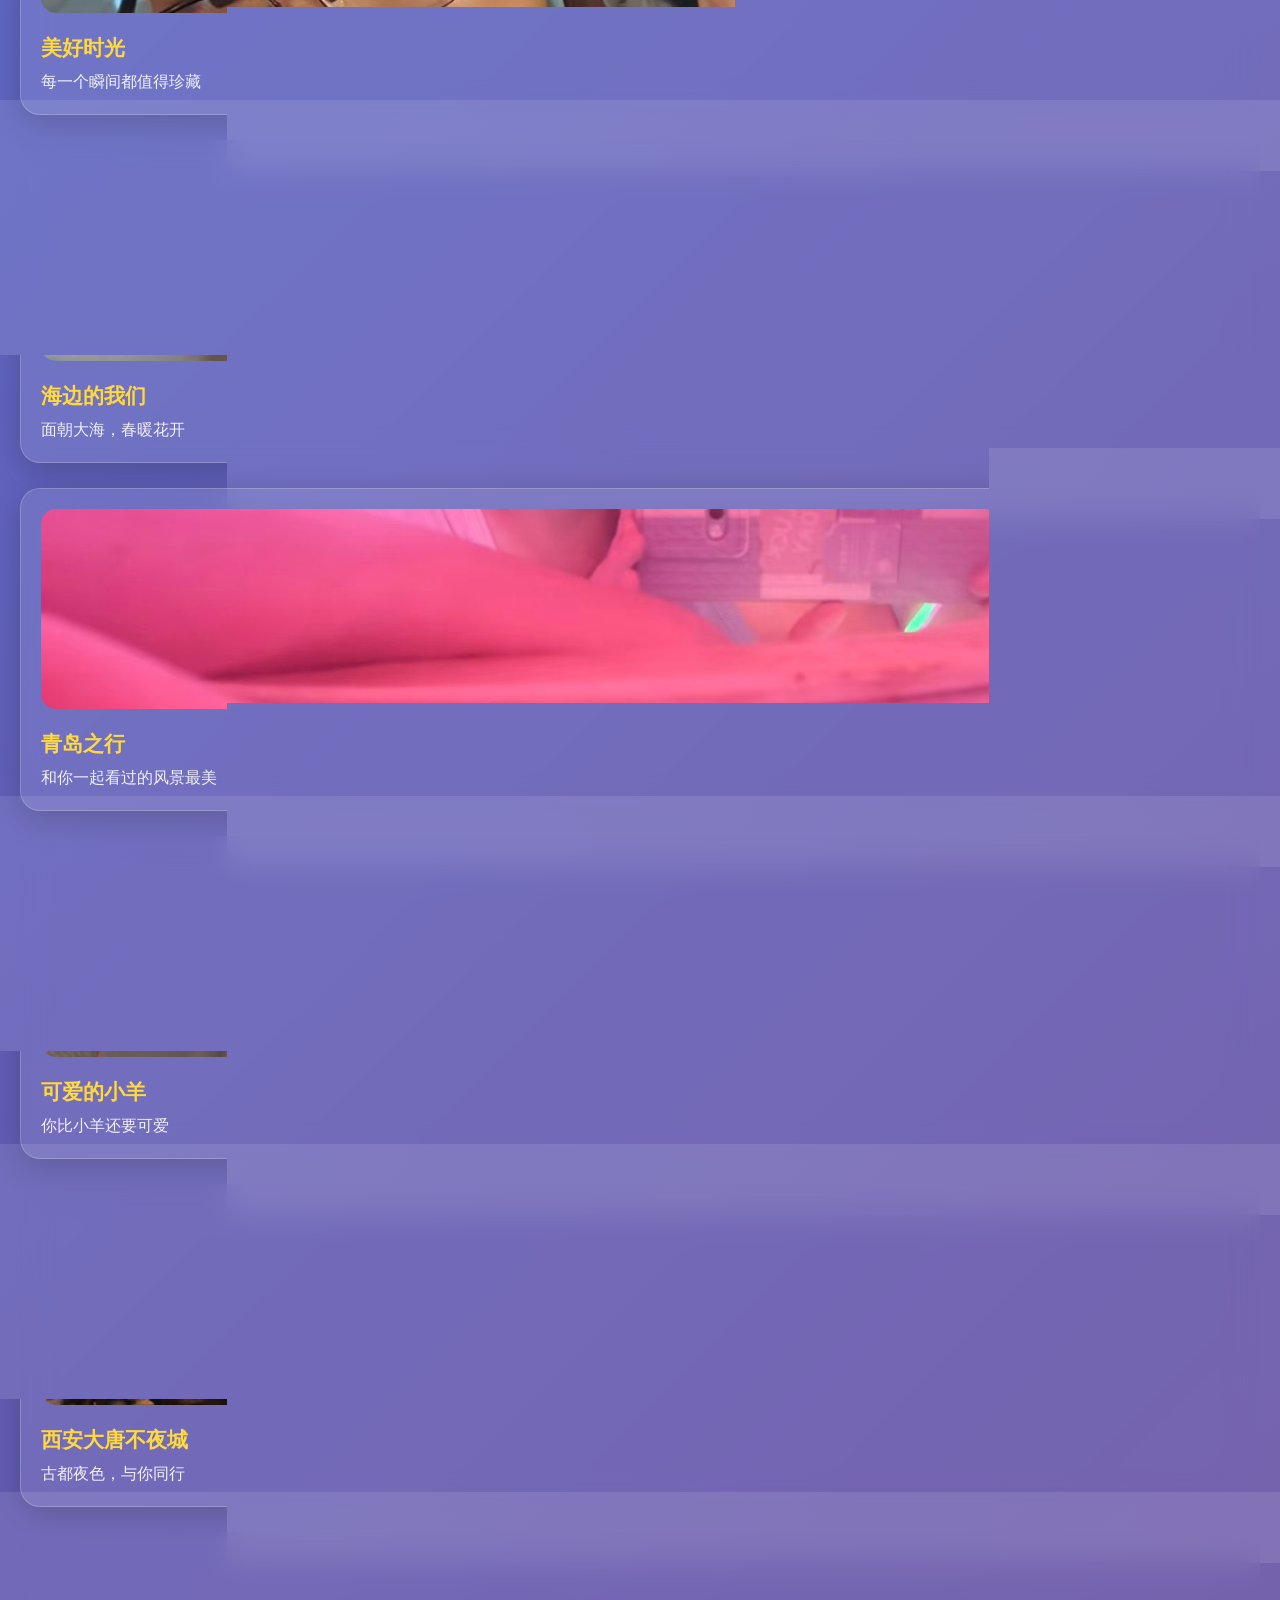
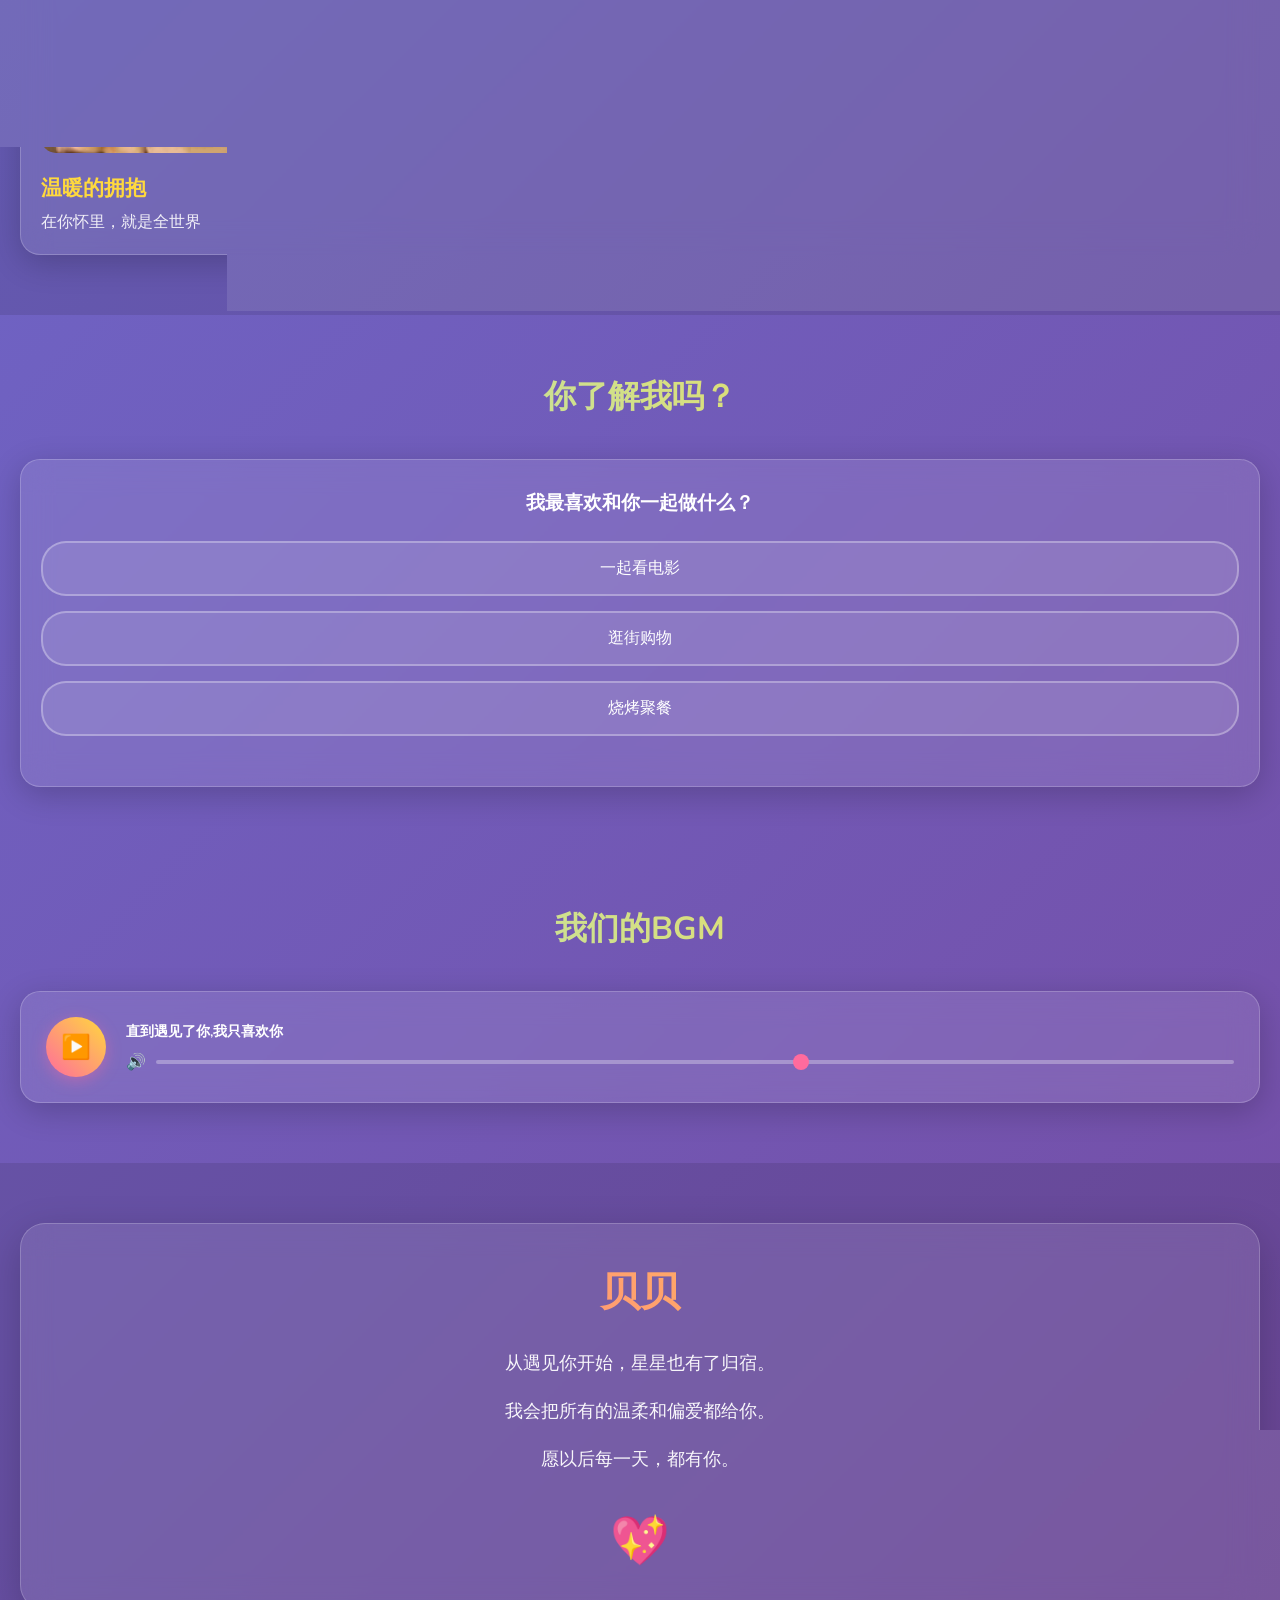
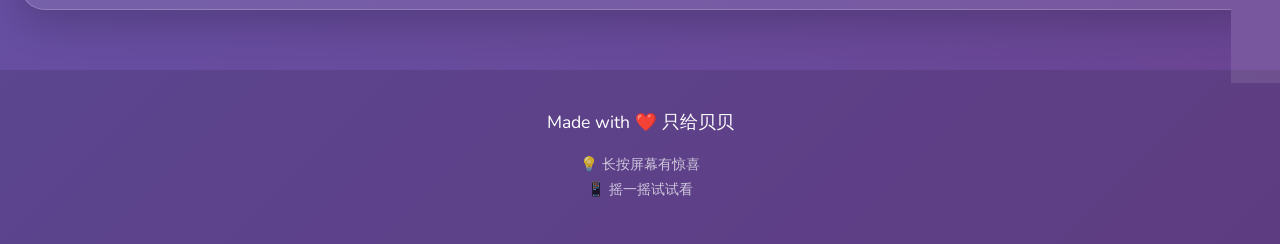
==== commit fe39dbc5: "Add PWA configuration to mobile.html" ====
--- a/mobile.html
+++ b/mobile.html
@@ -11,7 +11,19 @@
   <link rel="preconnect" href="https://fonts.googleapis.com">
   <link rel="preconnect" href="https://fonts.gstatic.com" crossorigin>
   <link href="https://fonts.googleapis.com/css2?family=Nunito:wght@300;400;600;700&display=swap" rel="stylesheet">
+  
+  <!-- PWA 配置 -->
+  <link rel="manifest" href="manifest.json">
   <link rel="icon" href="data:image/svg+xml,<svg xmlns='http://www.w3.org/2000/svg' viewBox='0 0 100 100'><text y='0.9em' font-size='90'>💖</text></svg>">
+  
+  <!-- iOS PWA 支持 -->
+  <meta name="apple-mobile-web-app-title" content="贝贝的爱">
+  <link rel="apple-touch-icon" href="icons/icon-192x192.png">
+  <link rel="apple-touch-startup-image" href="icons/icon-512x512.png">
+  
+  <!-- Windows PWA 支持 -->
+  <meta name="msapplication-TileColor" content="#ff6b9d">
+  <meta name="msapplication-TileImage" content="icons/icon-144x144.png">
 </head>
 <body>
   <!-- 主容器 -->
--- a/mobile-styles.css
+++ b/mobile-styles.css
@@ -28,10 +28,79 @@
   color: var(--text);
   overflow-x: hidden;
   -webkit-overflow-scrolling: touch;
+  position: relative;
 }
 
 .app {
   min-height: 100vh;
+  position: relative;
+  z-index: 1;
+}
+
+/* 背景照片墙 */
+.photo-wall {
+  position: fixed;
+  top: -20px;
+  left: -20px;
+  right: -20px;
+  bottom: -20px;
+  z-index: -1;
+  overflow: hidden;
+}
+
+.photo-wall::before {
+  content: "";
+  position: absolute;
+  inset: 0;
+  background: rgba(14, 12, 21, 0.7);
+  backdrop-filter: blur(1px);
+  z-index: 1;
+}
+
+.photo-item {
+  position: absolute;
+  border-radius: 12px;
+  overflow: hidden;
+  box-shadow: 0 4px 20px rgba(0, 0, 0, 0.3);
+  opacity: 0;
+  border: 1px solid rgba(255, 255, 255, 0.1);
+  will-change: opacity, transform;
+  backface-visibility: hidden;
+  transition: opacity 1s ease-in-out;
+}
+
+.photo-item img {
+  width: 100%;
+  height: 100%;
+  object-fit: cover;
+  filter: blur(1px) brightness(0.8) saturate(1.2);
+  transform: translateZ(0);
+}
+
+.photo-item.visible {
+  opacity: 0.6;
+}
+
+.photo-item.fade-out {
+  opacity: 0;
+}
+
+.photo-item.fade-in {
+  opacity: 0.6;
+}
+
+/* 照片动画 */
+@keyframes photoFloat {
+  0%, 100% {
+    transform: rotate(var(--rotation)) translateY(0px);
+  }
+  50% {
+    transform: rotate(var(--rotation)) translateY(-10px);
+  }
+}
+
+.photo-item.floating {
+  animation: photoFloat 8s ease-in-out infinite;
 }
 
 /* 首屏样式 */
@@ -573,3 +642,82 @@
   -webkit-user-select: none;
   user-select: none;
 }
+
+/* PWA 安装提示动画 */
+@keyframes slideUp {
+  0% {
+    transform: translateY(100%);
+    opacity: 0;
+  }
+  100% {
+    transform: translateY(0);
+    opacity: 1;
+  }
+}
+
+.install-content {
+  display: flex;
+  align-items: center;
+  gap: 15px;
+  color: white;
+}
+
+.install-icon {
+  font-size: 2rem;
+}
+
+.install-text h3 {
+  margin: 0 0 5px 0;
+  font-size: 1.1rem;
+}
+
+.install-text p {
+  margin: 0;
+  font-size: 0.9rem;
+  opacity: 0.9;
+}
+
+.install-btn {
+  background: rgba(255, 255, 255, 0.2);
+  border: 1px solid rgba(255, 255, 255, 0.3);
+  color: white;
+  padding: 8px 16px;
+  border-radius: 20px;
+  font-size: 0.9rem;
+  cursor: pointer;
+  transition: all 0.3s ease;
+}
+
+.install-btn:active {
+  background: rgba(255, 255, 255, 0.3);
+  transform: scale(0.95);
+}
+
+.install-close {
+  background: none;
+  border: none;
+  color: white;
+  font-size: 1.5rem;
+  cursor: pointer;
+  padding: 5px;
+  margin-left: auto;
+}
+
+.success-content {
+  color: white;
+}
+
+.success-icon {
+  font-size: 3rem;
+  margin-bottom: 15px;
+}
+
+.success-content h3 {
+  margin: 0 0 10px 0;
+  font-size: 1.3rem;
+}
+
+.success-content p {
+  margin: 0;
+  opacity: 0.9;
+}
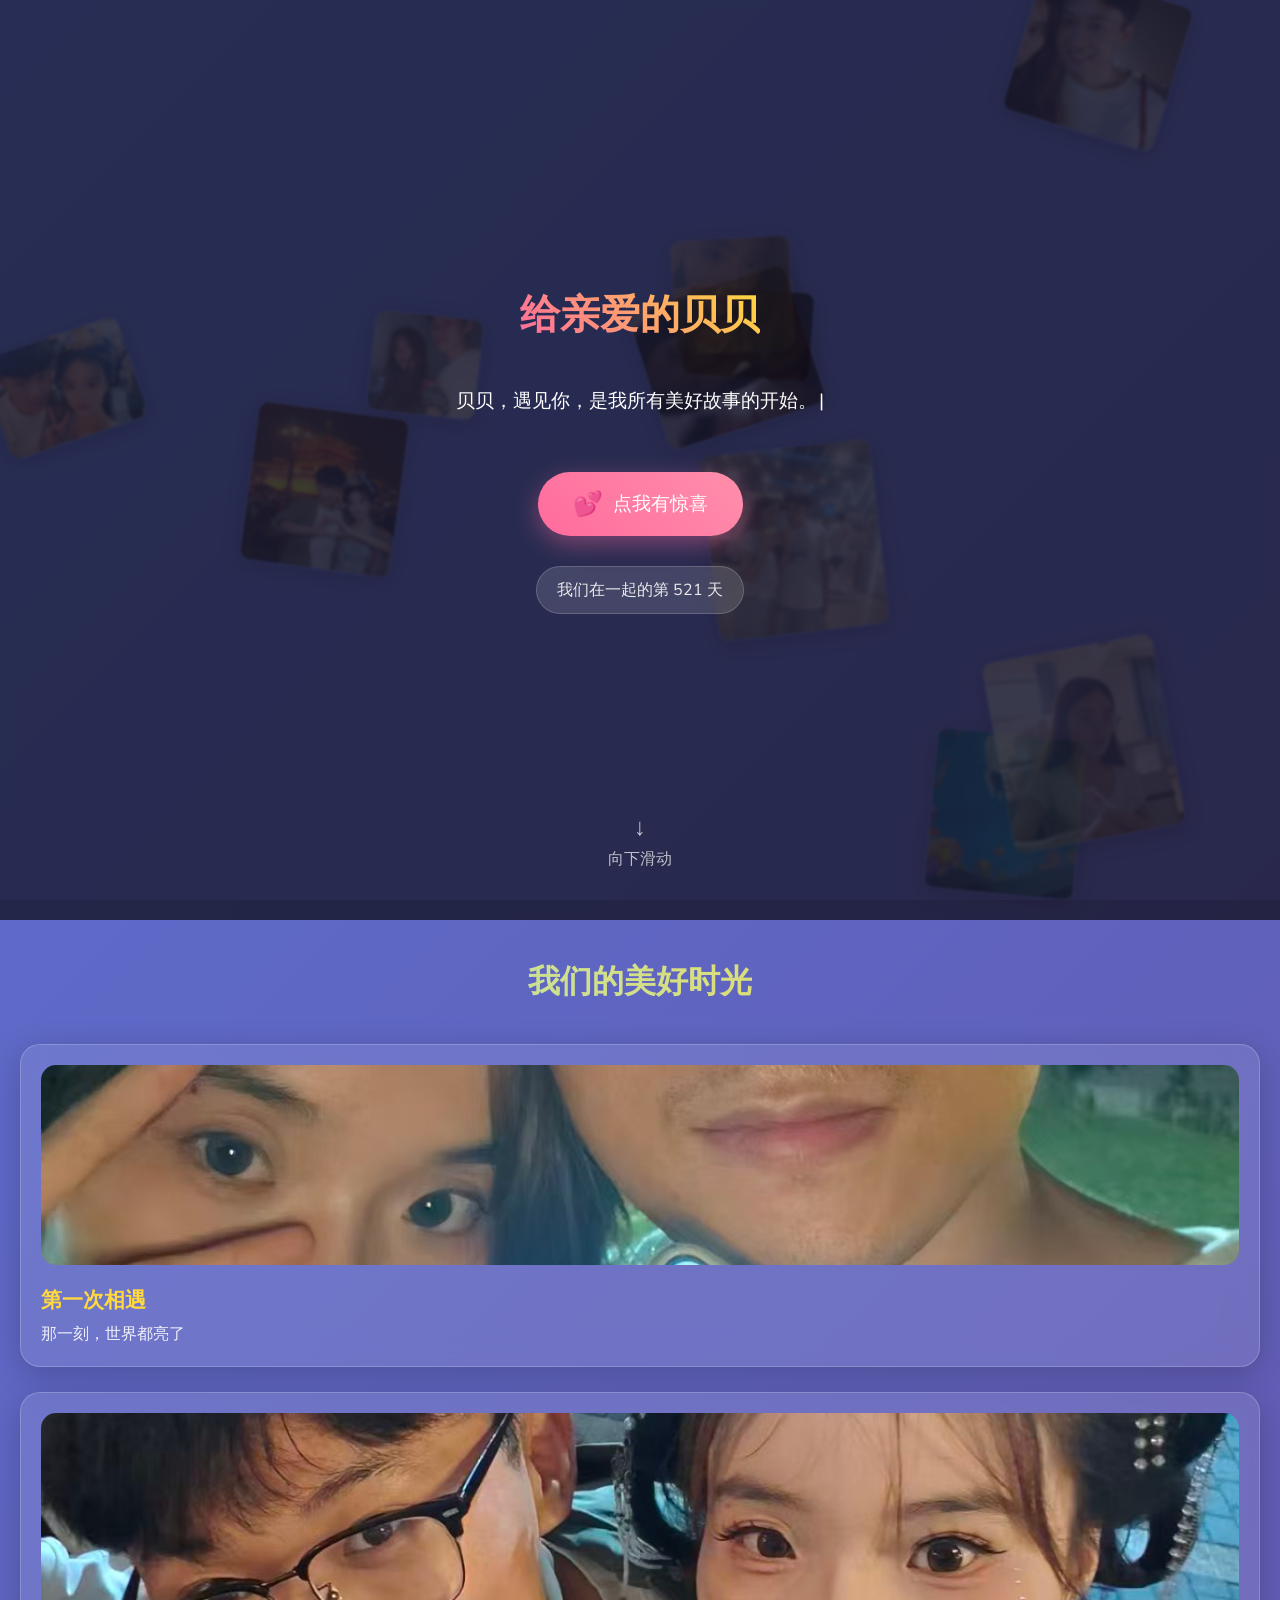
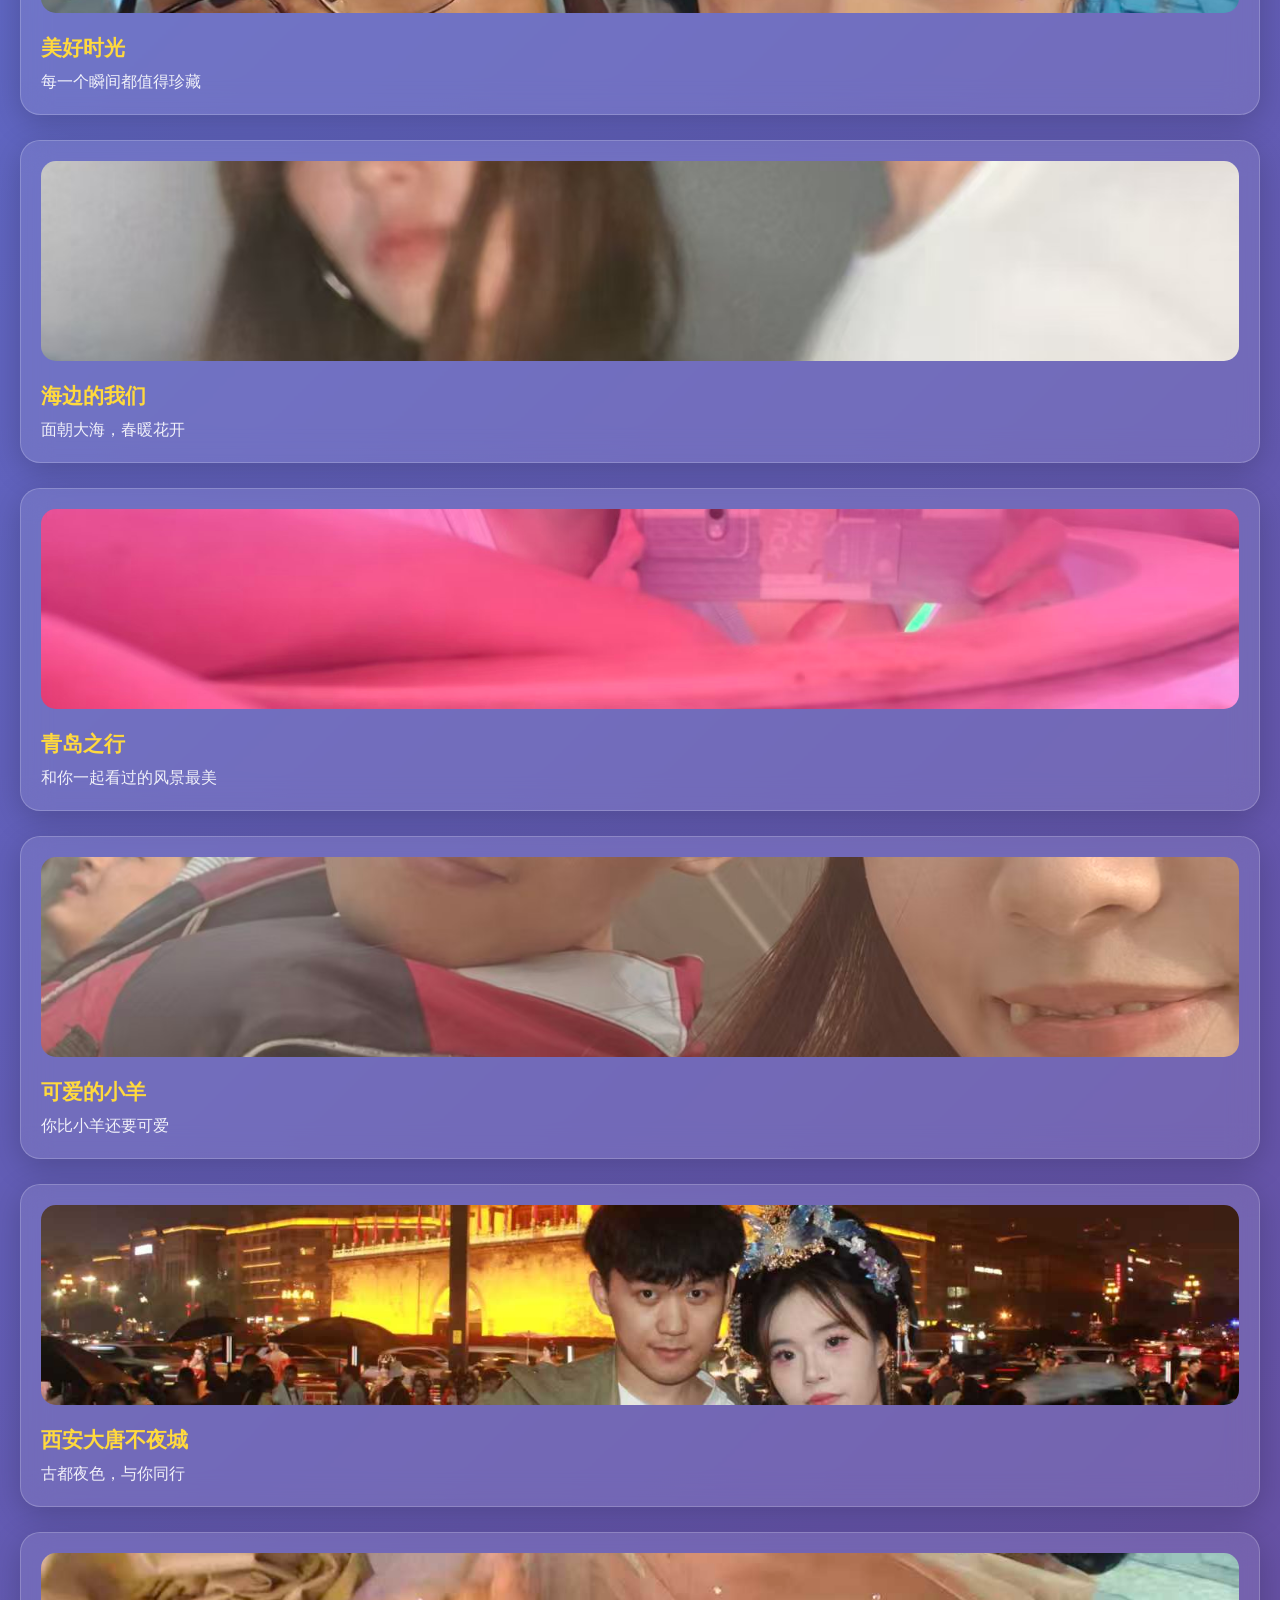
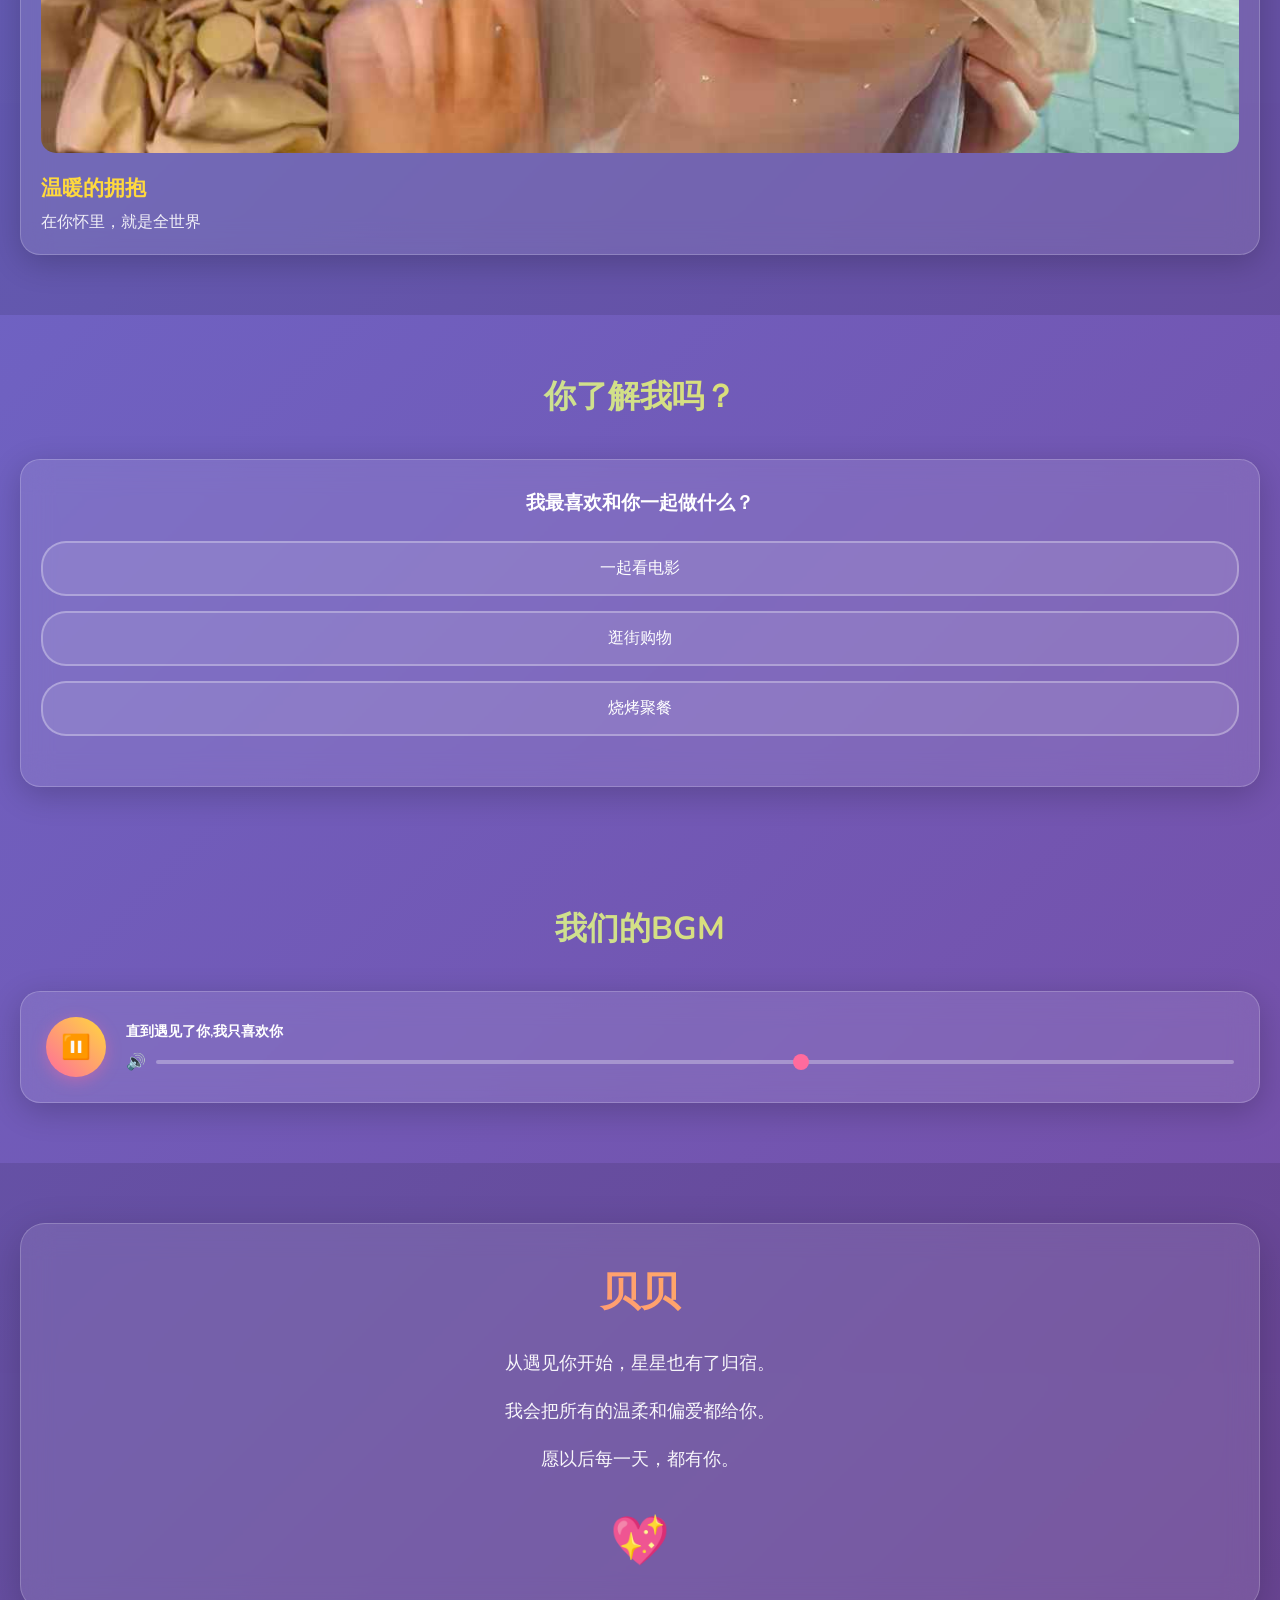
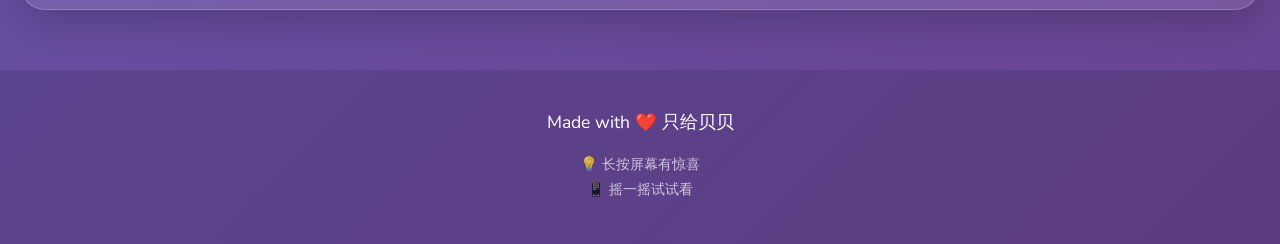
==== commit ce8a5a2c: "Update mobile.html" ====
--- a/mobile.html
+++ b/mobile.html
@@ -39,6 +39,10 @@
         <button class="love-btn" id="loveBtn">
           <span class="heart">💕</span>
           <span>点我有惊喜</span>
+        </button>
+        <button class="install-manual-btn" id="installManualBtn" style="display: none;">
+          <span class="heart">📱</span>
+          <span>安装APP</span>
         </button>
         <div class="days">
           我们在一起的第 <span id="days">0</span> 天
